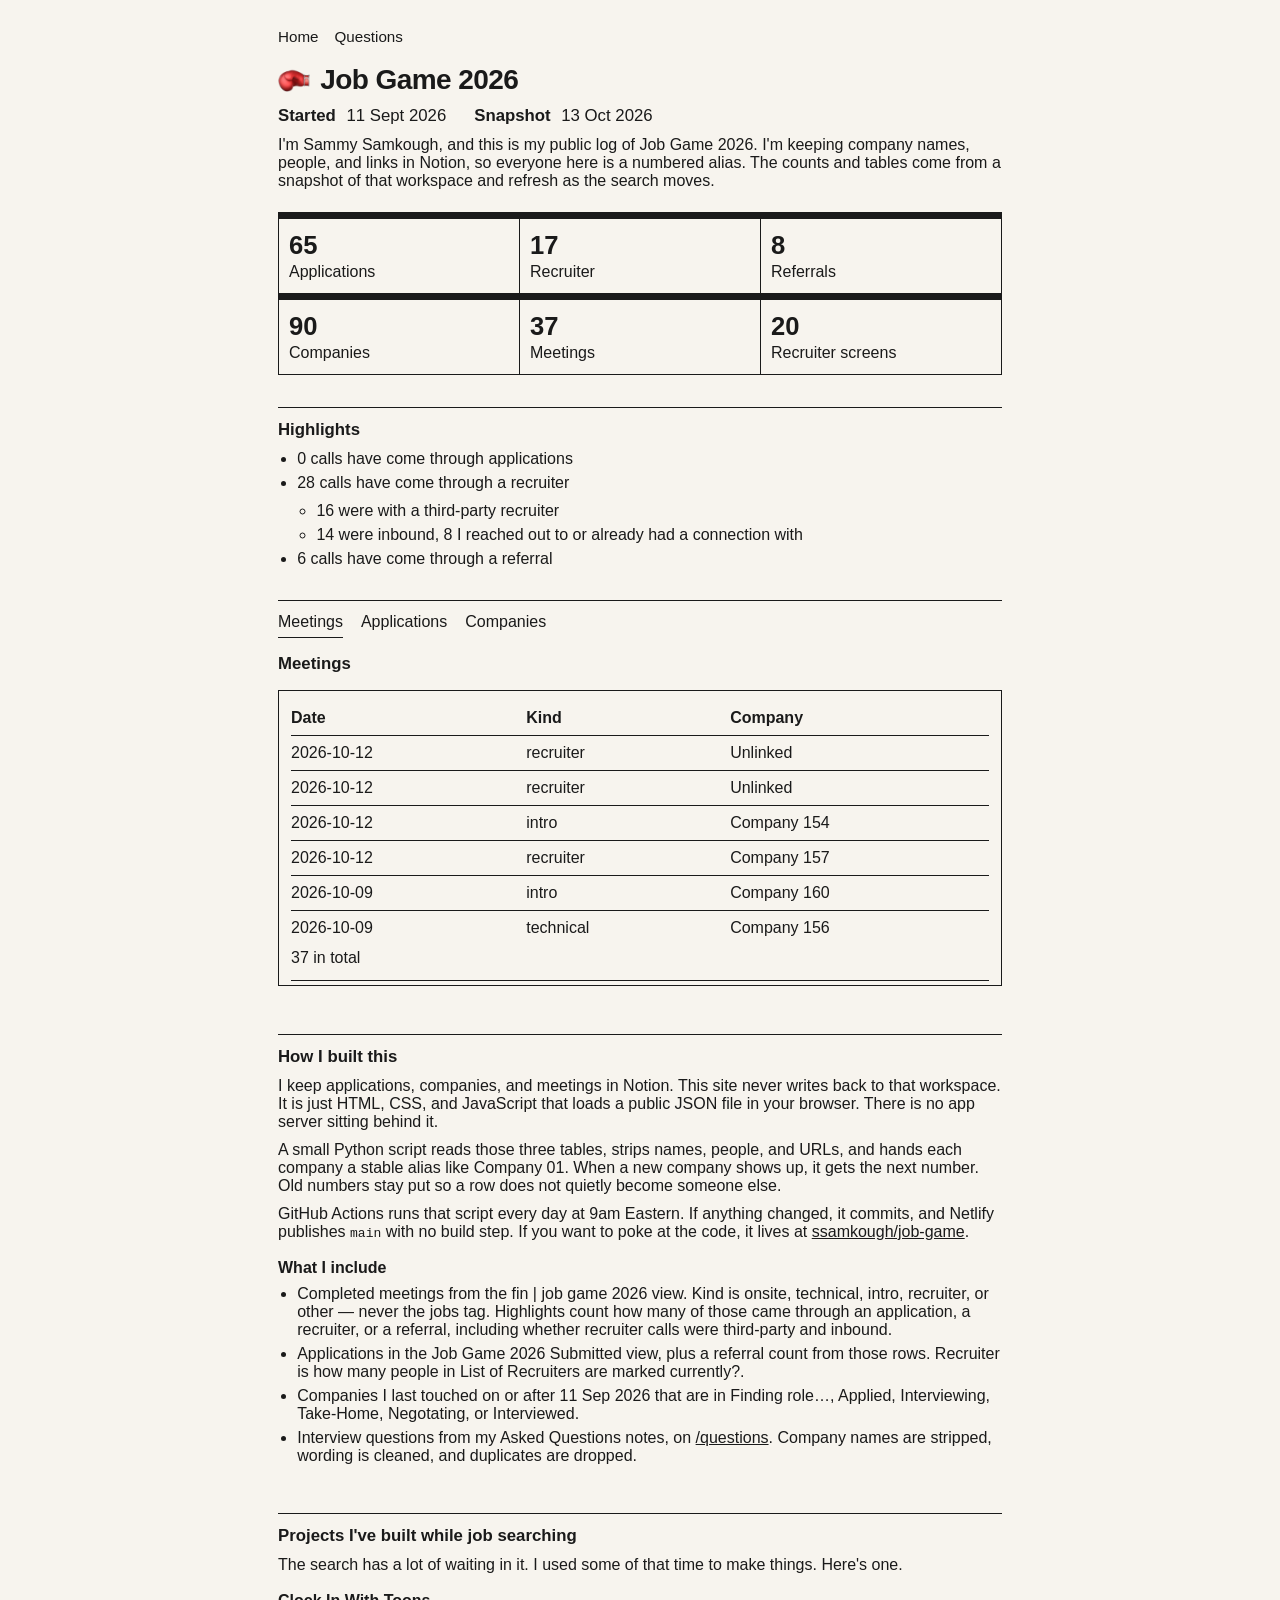
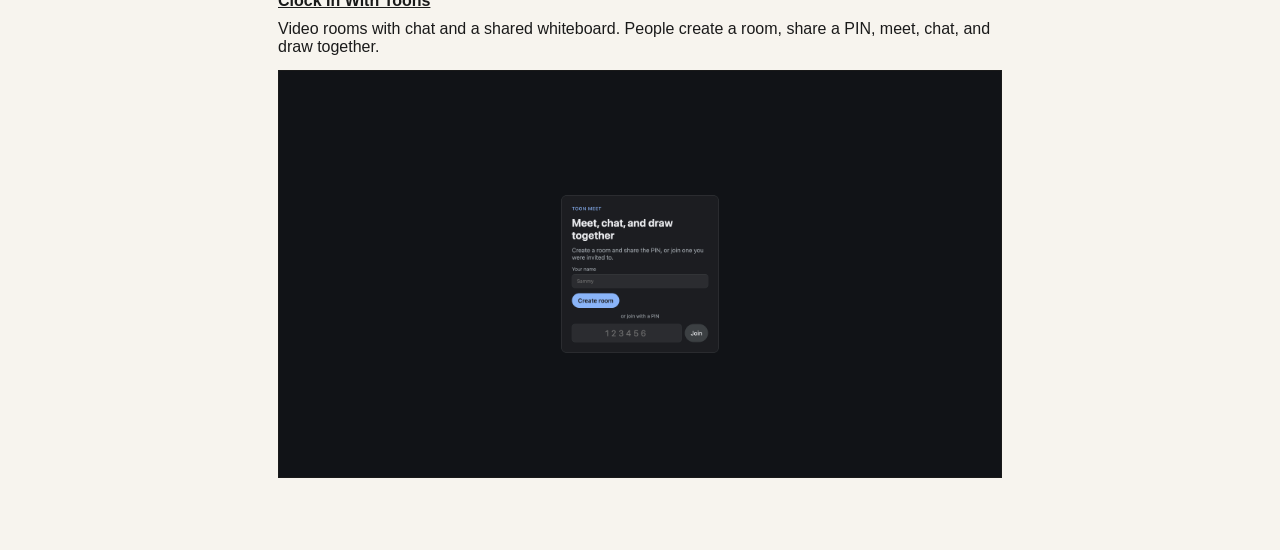
==== index.html @ 5e693cf8 "Count recruiters from the currently? checkbox instead of application relations. Co-authored-by: Curs" ====
<!DOCTYPE html>
<html lang="en">
  <head>
    <meta charset="UTF-8" />
    <meta name="viewport" content="width=device-width, initial-scale=1" />
    <meta name="description" content="Sammy Samkough's public, anonymized log of Job Game 2026." />
    <title>Job Game 2026</title>
    <link rel="icon" href="./favicon.ico" />
    <link rel="stylesheet" href="./styles.css" />
  </head>
  <body>
    <a class="skip" href="#records">Skip to records</a>
    <main>
      <p class="site-nav">
        <a href="/">Home</a>
        <a href="/questions/">Questions</a>
      </p>
      <h1>
        <img src="./glove.png" alt="" width="40" height="40" />
        Job Game 2026
      </h1>
      <p class="dates">
        <span><b>Started</b> <time id="started"></time></span>
        <span><b>Snapshot</b> <time id="snapshot"></time></span>
      </p>
      <p>
        I'm Sammy Samkough, and this is my public log of Job Game 2026. I'm
        keeping company names, people, and links in Notion, so everyone here is
        a numbered alias. The counts and tables come from a snapshot of that
        workspace and refresh as the search moves.
      </p>

      <ul class="counts" id="stats"></ul>

      <section class="highlights" aria-labelledby="highlights-heading">
        <h2 id="highlights-heading">Highlights</h2>
        <ul id="highlights"></ul>
      </section>

      <div class="tabs" id="records" role="tablist" aria-label="Records" aria-orientation="horizontal">
        <button type="button" role="tab" id="tab-meetings" aria-controls="panel-meetings" data-tab="meetings" aria-selected="true">
          Meetings
        </button>
        <button type="button" role="tab" id="tab-applications" aria-controls="panel-applications" data-tab="applications" aria-selected="false">
          Applications
        </button>
        <button type="button" role="tab" id="tab-companies" aria-controls="panel-companies" data-tab="companies" aria-selected="false">
          Companies
        </button>
      </div>

      <section class="panel" id="panel-meetings" role="tabpanel" aria-labelledby="tab-meetings">
        <div class="panel-head">
          <h2>Meetings</h2>
        </div>
        <div class="table-wrap" tabindex="0" role="region" aria-labelledby="tab-meetings">
          <table>
            <caption class="vh">Meetings</caption>
            <thead>
              <tr>
                <th scope="col">Date</th>
                <th scope="col">Kind</th>
                <th scope="col">Company</th>
              </tr>
            </thead>
            <tbody id="timeline"></tbody>
            <tfoot>
              <tr>
                <td colspan="3" id="meeting-count" aria-live="polite"></td>
              </tr>
            </tfoot>
          </table>
          <p class="sentinel" data-for="timeline"></p>
        </div>
      </section>

      <section class="panel" id="panel-applications" role="tabpanel" aria-labelledby="tab-applications" hidden>
        <div class="panel-head">
          <h2>Applications</h2>
          <div class="filter">
            <label for="app-filter">Status</label>
            <select id="app-filter">
              <option value="all">All</option>
            </select>
          </div>
        </div>
        <div class="table-wrap" tabindex="0" role="region" aria-labelledby="tab-applications">
          <table>
            <caption class="vh">Applications</caption>
            <thead>
              <tr>
                <th scope="col">Submitted</th>
                <th scope="col">Company</th>
                <th scope="col">Status</th>
                <th scope="col">Board</th>
                <th scope="col">Recruiter</th>
                <th scope="col">Referral</th>
              </tr>
            </thead>
            <tbody id="app-rows"></tbody>
            <tfoot>
              <tr>
                <td colspan="6" id="app-count" aria-live="polite"></td>
              </tr>
            </tfoot>
          </table>
          <p class="sentinel" data-for="app-rows"></p>
        </div>
      </section>

      <section class="panel" id="panel-companies" role="tabpanel" aria-labelledby="tab-companies" hidden>
        <div class="panel-head">
          <h2>Companies</h2>
          <div class="filter">
            <label for="company-filter">Status</label>
            <select id="company-filter">
              <option value="all">All</option>
            </select>
          </div>
        </div>
        <div class="table-wrap" tabindex="0" role="region" aria-labelledby="tab-companies">
          <table>
            <caption class="vh">Companies</caption>
            <thead>
              <tr>
                <th scope="col">Company</th>
                <th scope="col">Status</th>
                <th scope="col">Role</th>
                <th scope="col">Meetings</th>
                <th scope="col">First interview</th>
              </tr>
            </thead>
            <tbody id="company-rows"></tbody>
            <tfoot>
              <tr>
                <td colspan="5" id="company-count" aria-live="polite"></td>
              </tr>
            </tfoot>
          </table>
          <p class="sentinel" data-for="company-rows"></p>
        </div>
      </section>

      <section class="more">
        <h2>How I built this</h2>
        <p>
          I keep applications, companies, and meetings in Notion. This site
          never writes back to that workspace. It is just HTML, CSS, and
          JavaScript that loads a public JSON file in your browser. There is no
          app server sitting behind it.
        </p>
        <p>
          A small Python script reads those three tables, strips names, people,
          and URLs, and hands each company a stable alias like Company 01. When
          a new company shows up, it gets the next number. Old numbers stay put
          so a row does not quietly become someone else.
        </p>
        <p>
          GitHub Actions runs that script every day at 9am Eastern. If anything
          changed, it commits, and Netlify publishes <code>main</code> with no
          build step. If you want to poke at the code, it lives at
          <a href="https://github.com/ssamkough/job-game">ssamkough/job-game</a>.
        </p>
        <h3>What I include</h3>
        <ul>
          <li>
            Completed meetings from the fin | job game 2026 view. Kind is
            onsite, technical, intro, recruiter, or other — never the jobs
            tag. Highlights count how many of those came through an
            application, a recruiter, or a referral, including whether
            recruiter calls were third-party and inbound.
          </li>
          <li>
            Applications in the Job Game 2026 Submitted view, plus a referral
            count from those rows. Recruiter is how many people in List of
            Recruiters are marked currently?.
          </li>
          <li>
            Companies I last touched on or after 11 Sep 2026 that are in Finding
            role…, Applied, Interviewing, Take-Home, Negotating, or Interviewed.
          </li>
          <li>
            Interview questions from my Asked Questions notes, on
            <a href="/questions/">/questions</a>. Company names are stripped,
            wording is cleaned, and duplicates are dropped.
          </li>
        </ul>
      </section>

      <section class="more">
        <h2>Projects I've built while job searching</h2>
        <p>
          The search has a lot of waiting in it. I used some of that time to
          make things. Here's one.
        </p>
        <h3>
          <a href="https://clockin.sammy.pizza/">Clock In With Toons</a>
        </h3>
        <p>
          Video rooms with chat and a shared whiteboard. People create a room,
          share a PIN, meet, chat, and draw together.
        </p>
        <a class="shot" href="https://clockin.sammy.pizza/" tabindex="-1" aria-hidden="true">
          <img
            src="./clockin.png"
            alt=""
            width="760"
            height="428"
          />
        </a>
      </section>
    </main>
    <script src="./app.js"></script>
  </body>
</html>
---- styles.css ----
*,
*::before,
*::after {
  box-sizing: border-box;
}

* {
  padding: 0;
  margin: 0;
}

html,
body {
  height: 100%;
}

body {
  font-family: "Iowan Old Style", Palatino, Charter, Helvetica, Seravek,
    "Helvetica Neue", sans-serif;
  -webkit-font-smoothing: antialiased;
  background: #f7f4ee;
  color: #1a1a1a;
}

p,
h1,
h2,
h3,
h4,
h5,
h6 {
  overflow-wrap: break-word;
}

input,
button,
textarea,
select {
  font: inherit;
}

:focus-visible {
  outline: 2px solid #1a1a1a;
  outline-offset: 2px;
}

.skip {
  position: absolute;
  left: 12px;
  top: 8px;
  z-index: 2;
  padding: 6px 10px;
  background: #f7f4ee;
  border: 1px solid #1a1a1a;
  color: #1a1a1a;
  text-decoration: none;
  transform: translateY(-150%);
}

.skip:focus {
  transform: none;
}

.vh {
  position: absolute;
  width: 1px;
  height: 1px;
  padding: 0;
  margin: -1px;
  overflow: hidden;
  clip: rect(0, 0, 0, 0);
  white-space: nowrap;
  border: 0;
}

a {
  color: #1a1a1a;
}

p {
  margin-block: 10px;
}

ul {
  padding-left: 1.2em;
}

li {
  margin-top: 6px;
}

main {
  max-width: 760px;
  margin: 0 auto;
  padding: 28px 18px 64px;
}

.site-nav {
  display: flex;
  gap: 16px;
  margin: 0 0 18px;
  font-size: 0.95rem;
}

.site-nav a {
  text-decoration: none;
  border-bottom: 1px solid transparent;
}

.site-nav a[aria-current="page"] {
  border-bottom-color: #1a1a1a;
}

h1 {
  display: flex;
  align-items: center;
  gap: 10px;
  font-size: 1.75rem;
  font-weight: 600;
  letter-spacing: -0.02em;
}

h1 img {
  width: 1.15em;
  height: 1.15em;
}

.dates {
  display: flex;
  flex-wrap: wrap;
  gap: 8px 28px;
  margin: 10px 0 0;
  font-size: 1.05rem;
}

.dates b {
  font-weight: 600;
  margin-right: 0.35em;
}

.dates time {
  font-variant-numeric: tabular-nums;
}

h2 {
  font-size: 1.05rem;
  font-weight: 600;
  margin: 32px 0 0;
  padding-top: 12px;
  border-top: 1px solid #1a1a1a;
}

h3 {
  font-size: 1rem;
  font-weight: 600;
  margin-top: 8px;
}

.counts {
  display: grid;
  grid-template-columns: repeat(3, 1fr);
  gap: 1px;
  padding: 0;
  background: #1a1a1a;
  border: 1px solid #1a1a1a;
  margin: 22px 0;
}

.counts > li {
  list-style: none;
  background: #f7f4ee;
  padding: 12px 10px;
}

.counts b {
  display: block;
  font-size: 1.6rem;
  font-weight: 600;
  line-height: 1.1;
}

.counts span {
  display: block;
  margin-top: 4px;
}

.highlights ul {
  margin: 10px 0 0;
}

label {
  display: inline-block;
}

select {
  border: 1px solid #1a1a1a;
  background: #f7f4ee;
  padding: 2px 4px;
}

.table-wrap {
  overflow: auto;
  max-height: 18.5rem;
  margin: 10px 0 0;
  border: 1px solid #1a1a1a;
  padding: 10px 12px;
}

table {
  width: 100%;
  border-collapse: collapse;
}

th,
td {
  text-align: left;
  padding: 8px 10px;
  border-bottom: 1px solid #1a1a1a;
  vertical-align: top;
}

th:first-child,
td:first-child {
  padding-left: 0;
}

th:last-child,
td:last-child {
  padding-right: 0;
}

th {
  font-weight: 600;
  position: sticky;
  top: 0;
  background: #f7f4ee;
}

tfoot td {
  position: sticky;
  bottom: 0;
  border-bottom: 0;
  padding-top: 10px;
  background: #f7f4ee;
}

section {
  margin-bottom: 8px;
}

.tabs {
  display: flex;
  gap: 18px;
  margin: 32px 0 0;
  padding-top: 12px;
  border-top: 1px solid #1a1a1a;
}

.tabs button {
  appearance: none;
  background: none;
  border: 0;
  padding: 0 0 6px;
  cursor: pointer;
  color: inherit;
  border-bottom: 1px solid transparent;
}

.tabs button[aria-selected="true"] {
  border-bottom-color: #1a1a1a;
}

.tabs button:focus-visible {
  outline-offset: 4px;
}

.panel-head {
  display: flex;
  align-items: baseline;
  justify-content: space-between;
  gap: 12px;
  margin-top: 16px;
  min-height: 1.6em;
}

.panel-head h2 {
  border-top: 0;
  margin-top: 0;
  padding-top: 0;
}

.filter {
  display: flex;
  align-items: baseline;
  gap: 8px;
  white-space: nowrap;
}

.more {
  margin-top: 48px;
}

.more h2 {
  margin-top: 0;
}

.more h3 {
  margin-top: 18px;
}

.more ul {
  margin-top: 8px;
}

.search {
  display: flex;
  align-items: baseline;
  gap: 8px;
  margin: 18px 0 8px;
}

.search input {
  border: 1px solid #1a1a1a;
  background: #f7f4ee;
  padding: 2px 6px;
  min-width: 12rem;
}

#ledger-count {
  margin: 0 0 18px;
}

.company-card {
  margin: 0 0 28px;
  padding-top: 12px;
  border-top: 1px solid #1a1a1a;
}

.company-card h2 {
  margin: 0;
  padding: 0;
  border: 0;
  font-size: 1.05rem;
}

.alias {
  font-variant-numeric: tabular-nums;
  margin-right: 0.4em;
}

.company-card .meta {
  margin-top: 4px;
}

.related {
  margin-top: 12px;
}

.related h3 {
  margin: 0;
  font-size: 0.95rem;
}

.related ul {
  margin-top: 4px;
}

.related p {
  margin-top: 4px;
}

.shot {
  display: block;
  margin-top: 14px;
}

.shot img {
  display: block;
  width: 100%;
  height: auto;
  border: 1px solid #1a1a1a;
}

.question-block {
  margin-top: 8px;
}

.prompt {
  margin: 16px 0 0;
  padding: 12px;
  border: 1px solid #1a1a1a;
}

.prompt > summary {
  font-size: 1rem;
  font-weight: 600;
  cursor: pointer;
}

.prompt[open] > summary {
  margin-bottom: 10px;
}

.question-list {
  margin: 12px 0 0;
  padding-left: 1.2em;
}

.question-list li {
  margin-top: 10px;
}

.prompt pre {
  margin: 0;
  white-space: pre-wrap;
  font-family: ui-monospace, SFMono-Regular, Menlo, Consolas, monospace;
  font-size: 0.85rem;
  line-height: 1.45;
}

@media (max-width: 640px) {
  .counts {
    grid-template-columns: 1fr 1fr;
  }
}

@media (max-width: 420px) {
  .counts {
    grid-template-columns: 1fr;
  }
}
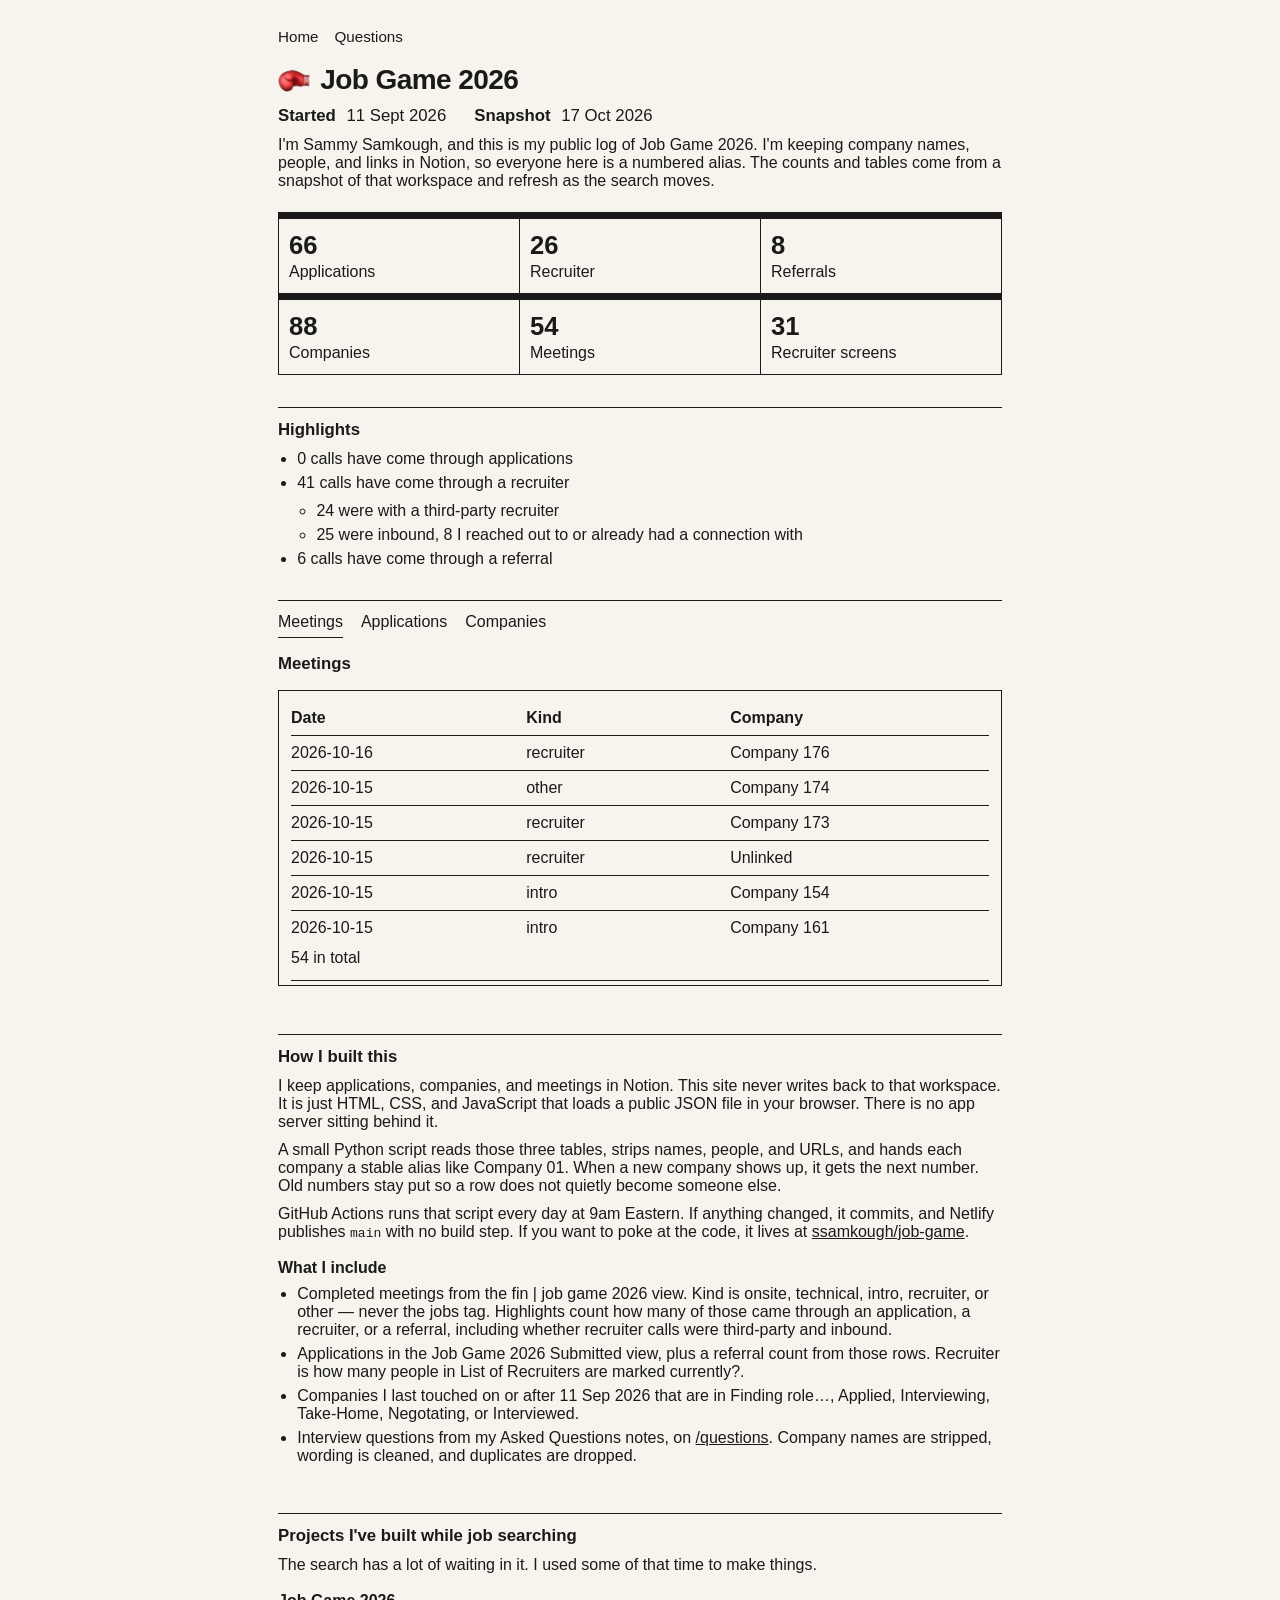
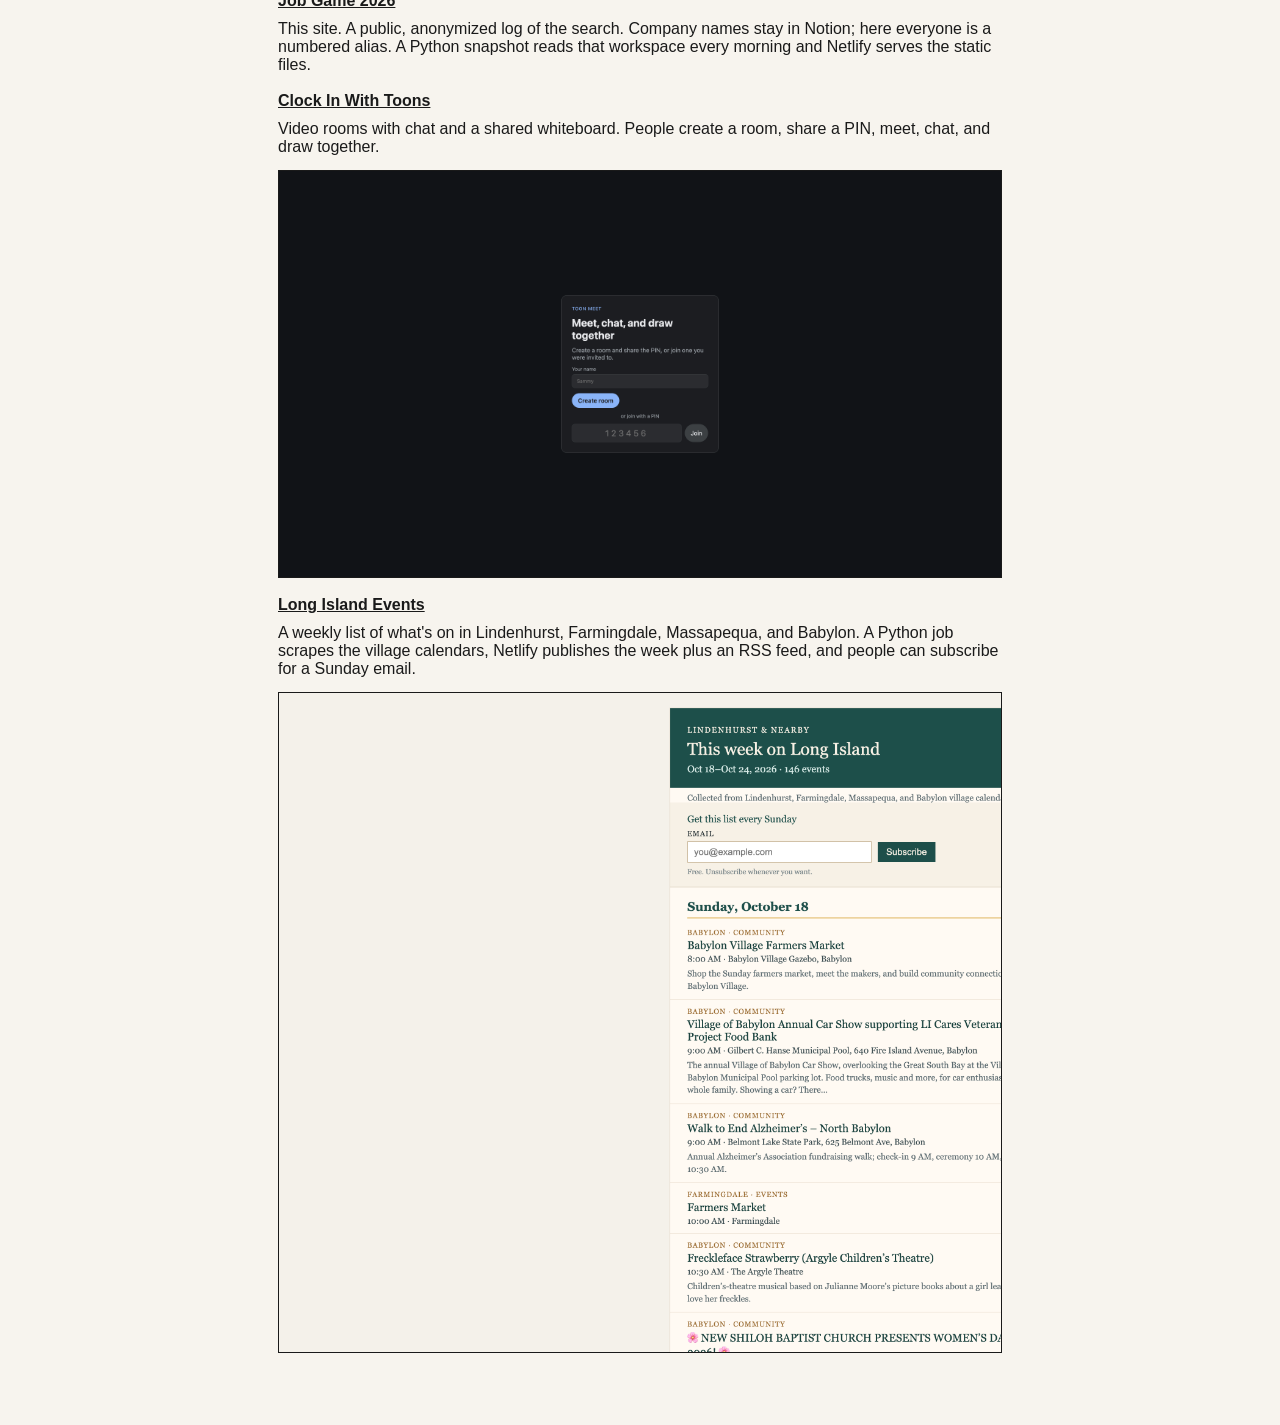
==== commit 9a152e86: "Show Job Game and Long Island Events on the projects list, and add a skill to land work on main. Co-" ====
--- a/index.html
+++ b/index.html
@@ -191,7 +191,15 @@
         <h2>Projects I've built while job searching</h2>
         <p>
           The search has a lot of waiting in it. I used some of that time to
-          make things. Here's one.
+          make things.
+        </p>
+        <h3>
+          <a href="https://jbg.sammy.pizza/">Job Game 2026</a>
+        </h3>
+        <p>
+          This site. A public, anonymized log of the search. Company names stay
+          in Notion; here everyone is a numbered alias. A Python snapshot reads
+          that workspace every morning and Netlify serves the static files.
         </p>
         <h3>
           <a href="https://clockin.sammy.pizza/">Clock In With Toons</a>
@@ -208,6 +216,23 @@
             height="428"
           />
         </a>
+        <h3>
+          <a href="https://lievents.sammy.pizza/">Long Island Events</a>
+        </h3>
+        <p>
+          A weekly list of what's on in Lindenhurst, Farmingdale, Massapequa,
+          and Babylon. A Python job scrapes the village calendars, Netlify
+          publishes the week plus an RSS feed, and people can subscribe for a
+          Sunday email.
+        </p>
+        <a class="shot" href="https://lievents.sammy.pizza/" tabindex="-1" aria-hidden="true">
+          <img
+            src="./lievents.png"
+            alt=""
+            width="760"
+            height="693"
+          />
+        </a>
       </section>
     </main>
     <script src="./app.js"></script>
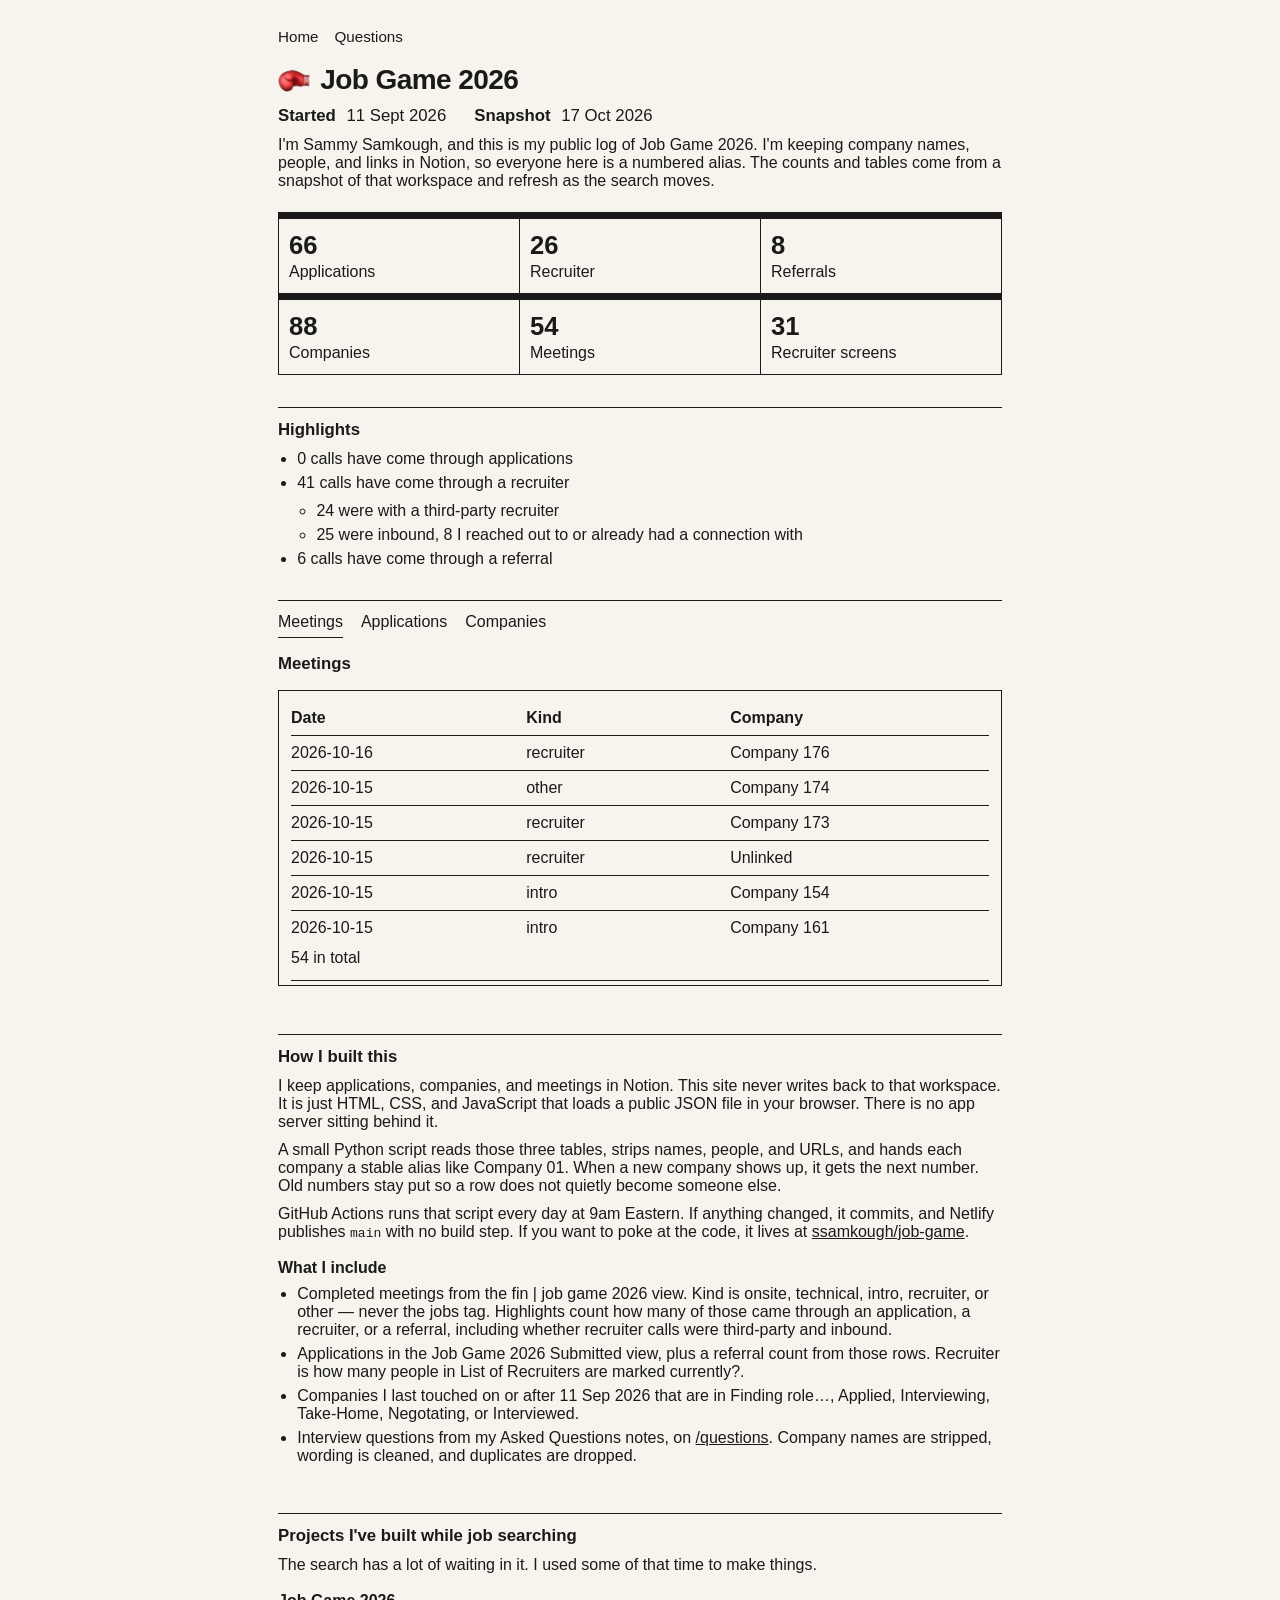
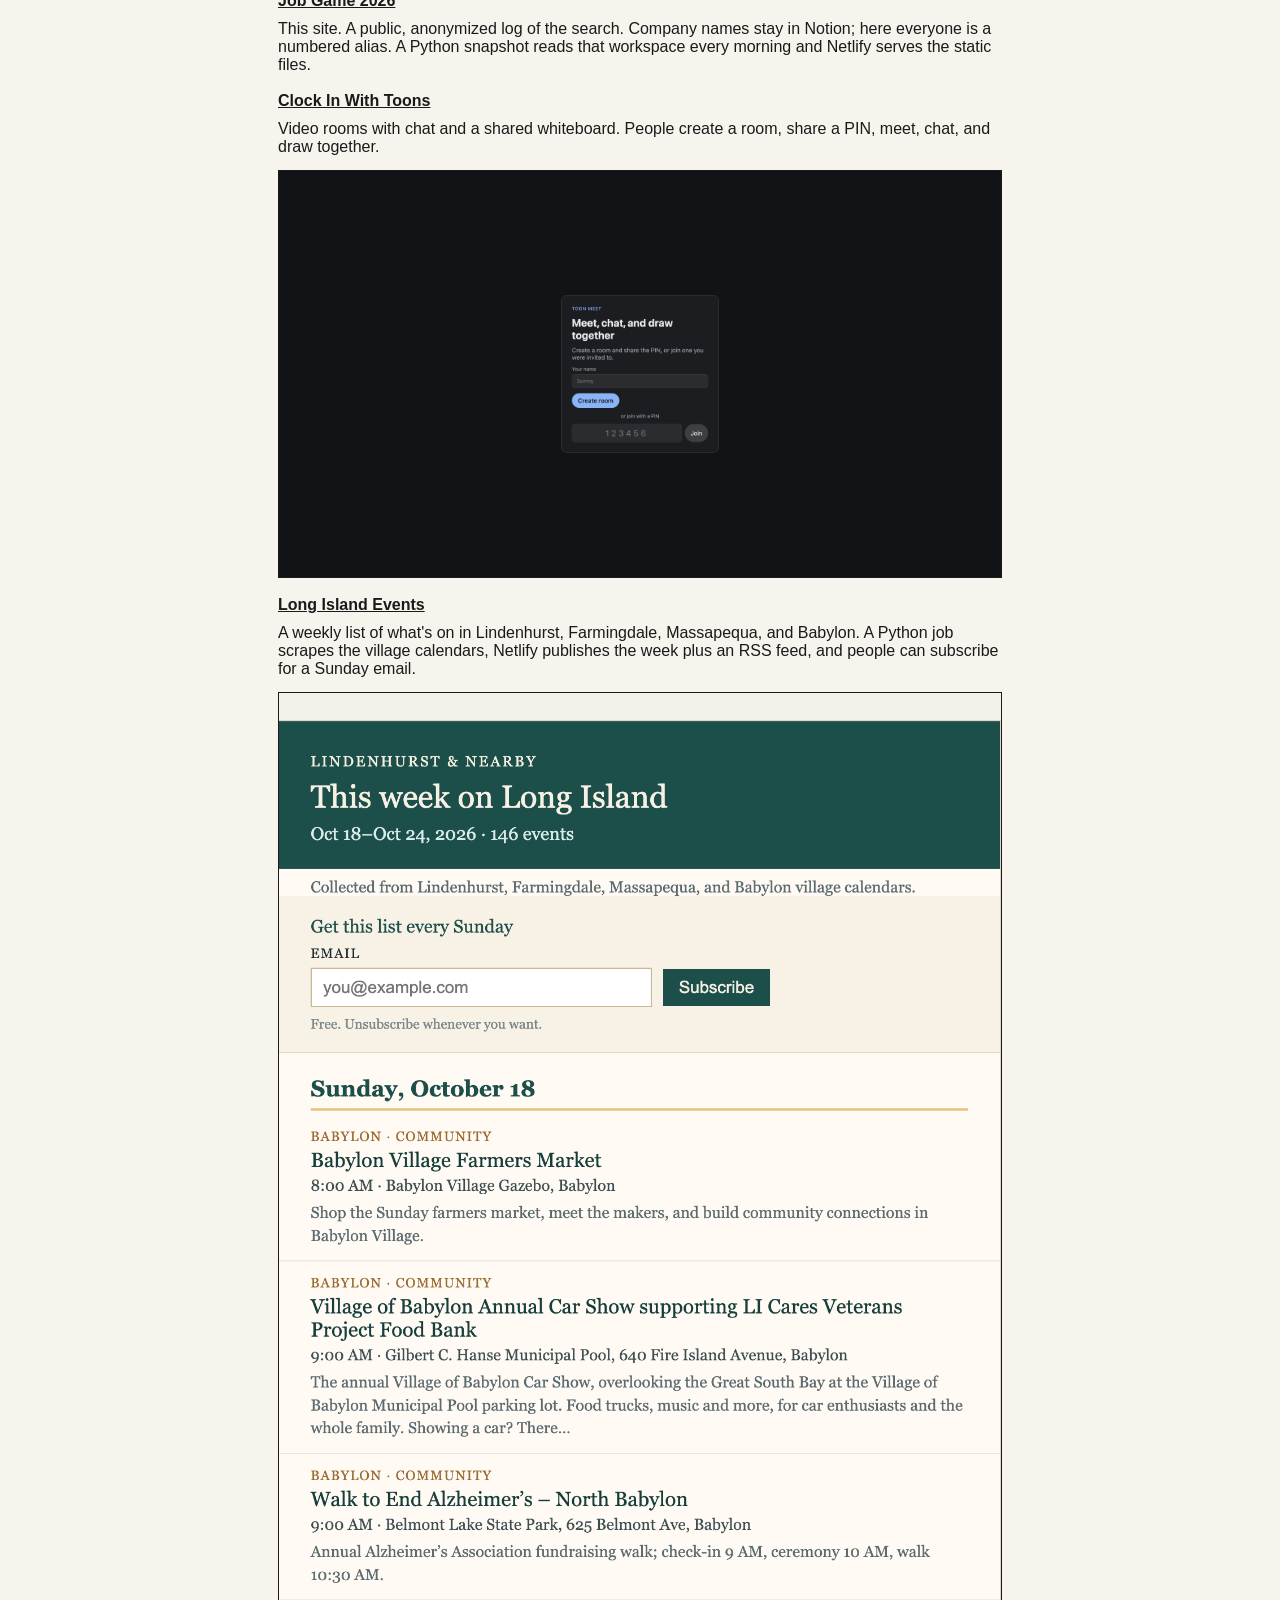
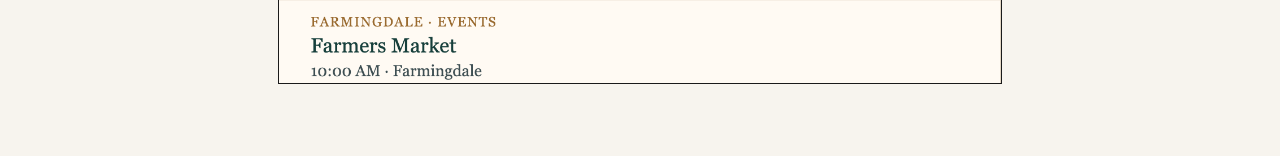
==== commit ac7f0d03: "Crop the Long Island Events screenshot to the newsletter column so it is not empty on the left or cl" ====
--- a/index.html
+++ b/index.html
@@ -230,7 +230,7 @@
             src="./lievents.png"
             alt=""
             width="760"
-            height="693"
+            height="1042"
           />
         </a>
       </section>
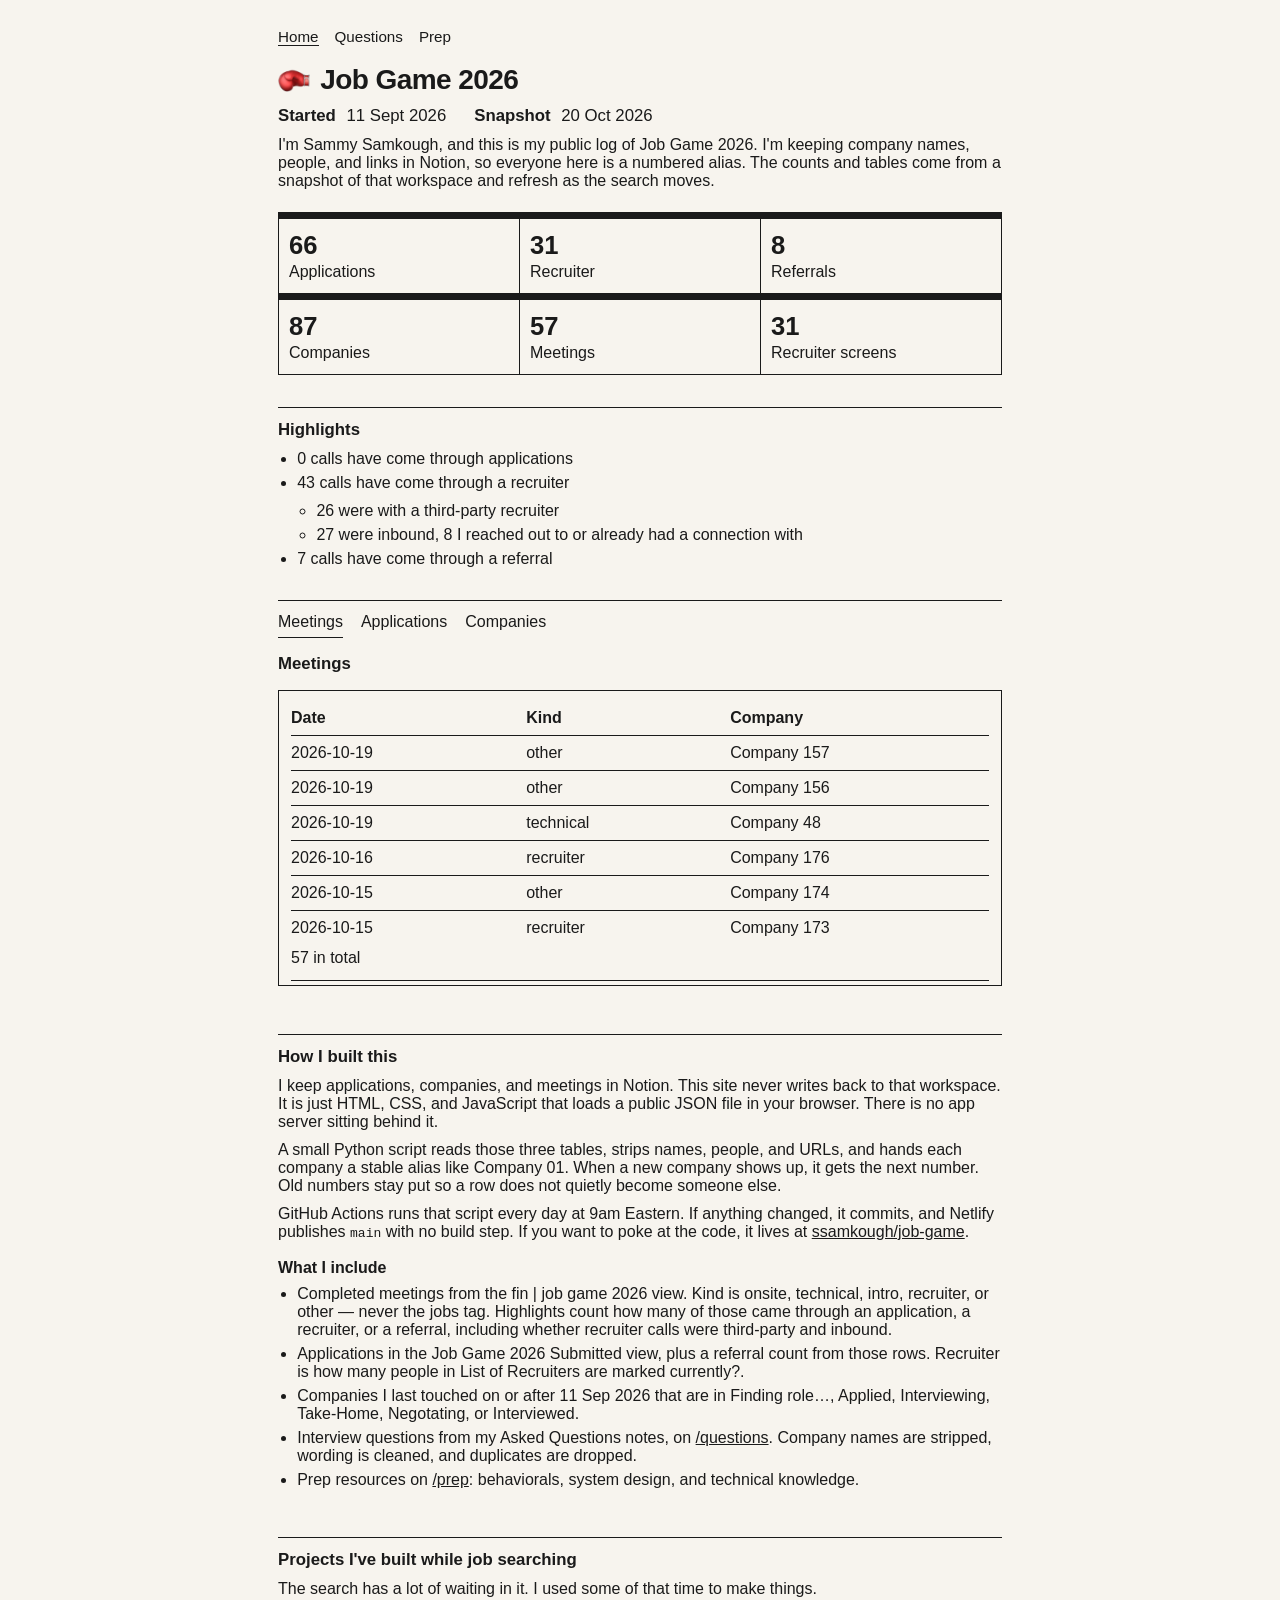
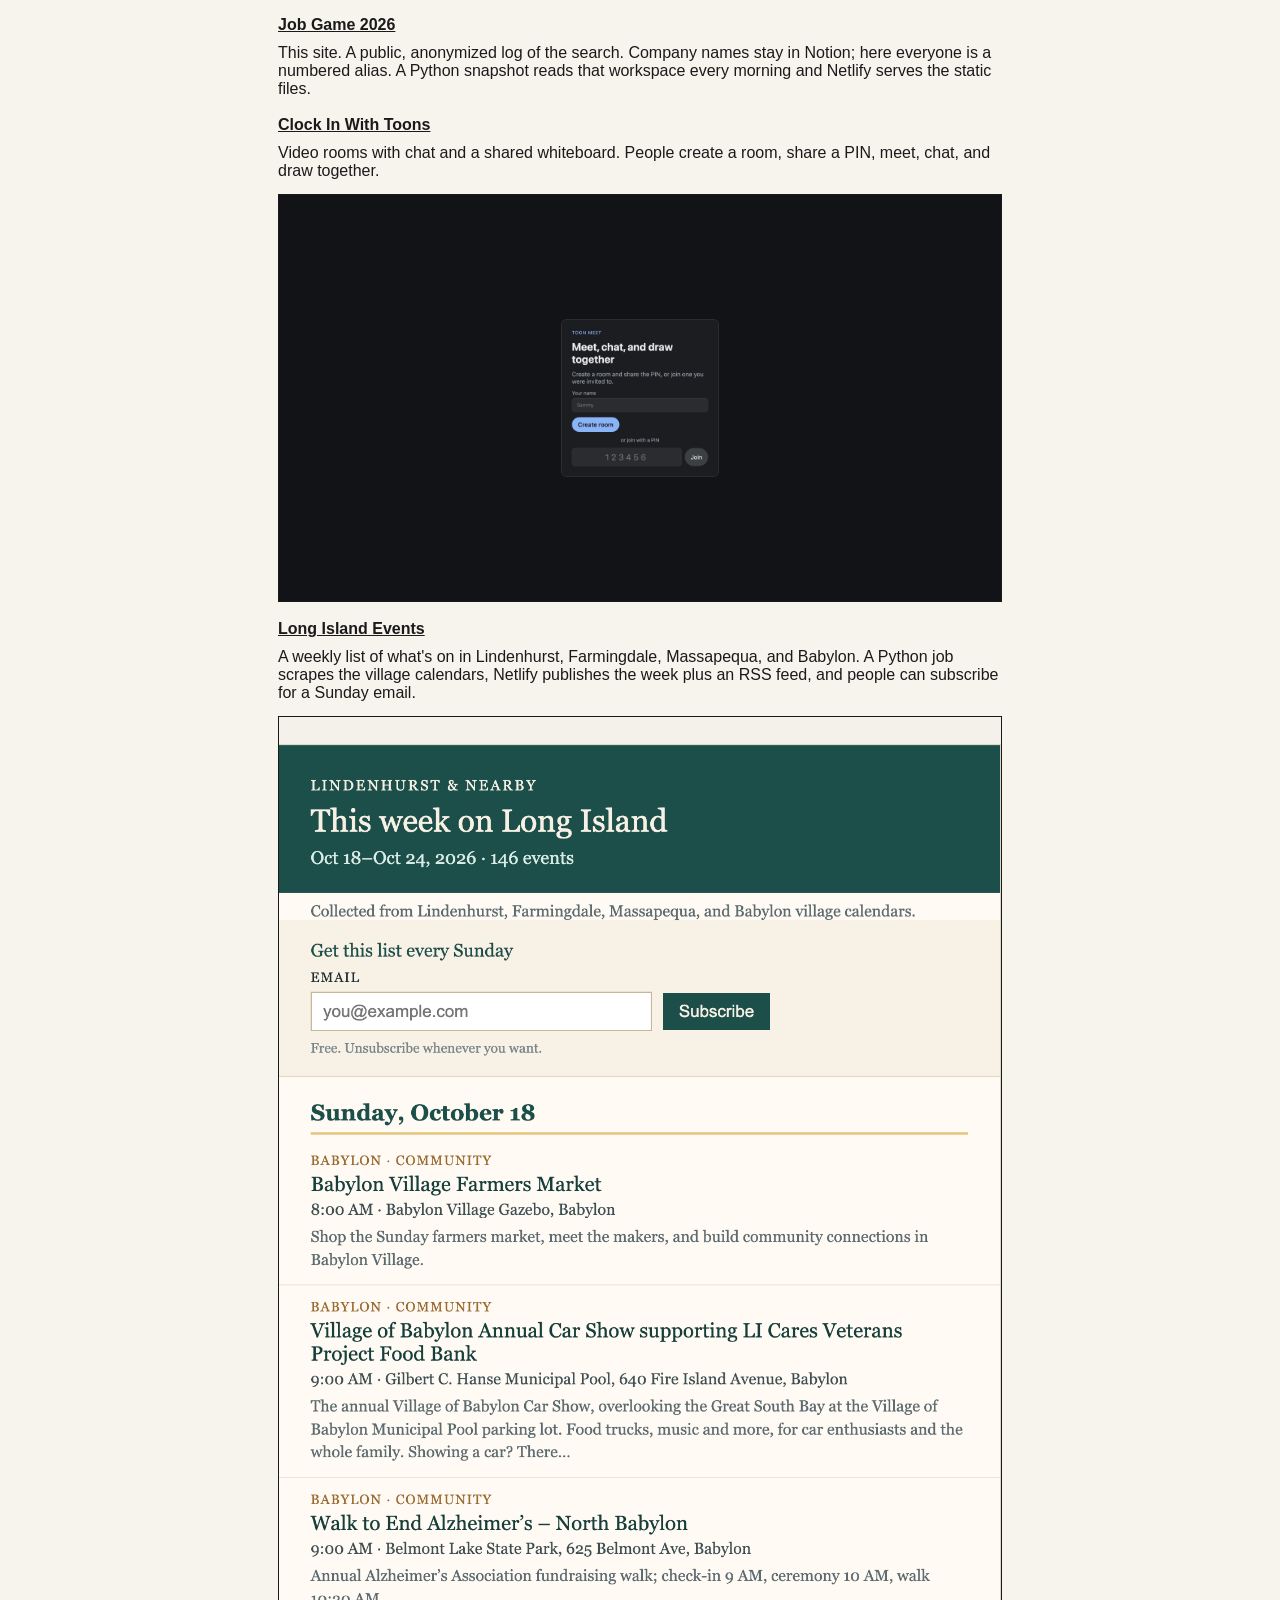
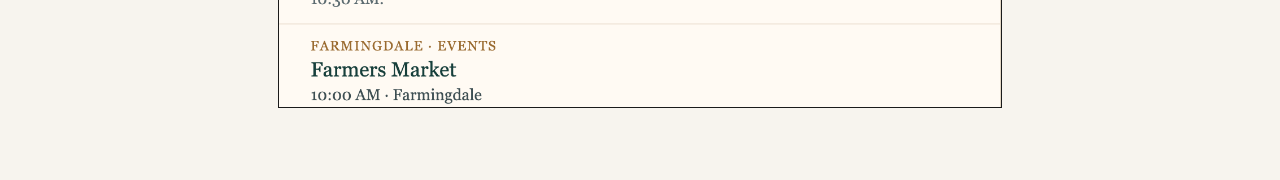
==== commit fa3576d8: "Add a Prep page with links for behaviorals, system design, and technical knowledge. Co-authored-by: " ====
--- a/index.html
+++ b/index.html
@@ -12,8 +12,9 @@
     <a class="skip" href="#records">Skip to records</a>
     <main>
       <p class="site-nav">
-        <a href="/">Home</a>
+        <a href="/" aria-current="page">Home</a>
         <a href="/questions/">Questions</a>
+        <a href="/prep/">Prep</a>
       </p>
       <h1>
         <img src="./glove.png" alt="" width="40" height="40" />
@@ -184,6 +185,10 @@
             <a href="/questions/">/questions</a>. Company names are stripped,
             wording is cleaned, and duplicates are dropped.
           </li>
+          <li>
+            Prep resources on <a href="/prep/">/prep</a>: behaviorals, system
+            design, and technical knowledge.
+          </li>
         </ul>
       </section>
 
--- a/styles.css
+++ b/styles.css
@@ -401,12 +401,14 @@
   margin-bottom: 10px;
 }
 
-.question-list {
+.question-list,
+.prep-list {
   margin: 12px 0 0;
   padding-left: 1.2em;
 }
 
-.question-list li {
+.question-list li,
+.prep-list li {
   margin-top: 10px;
 }
 
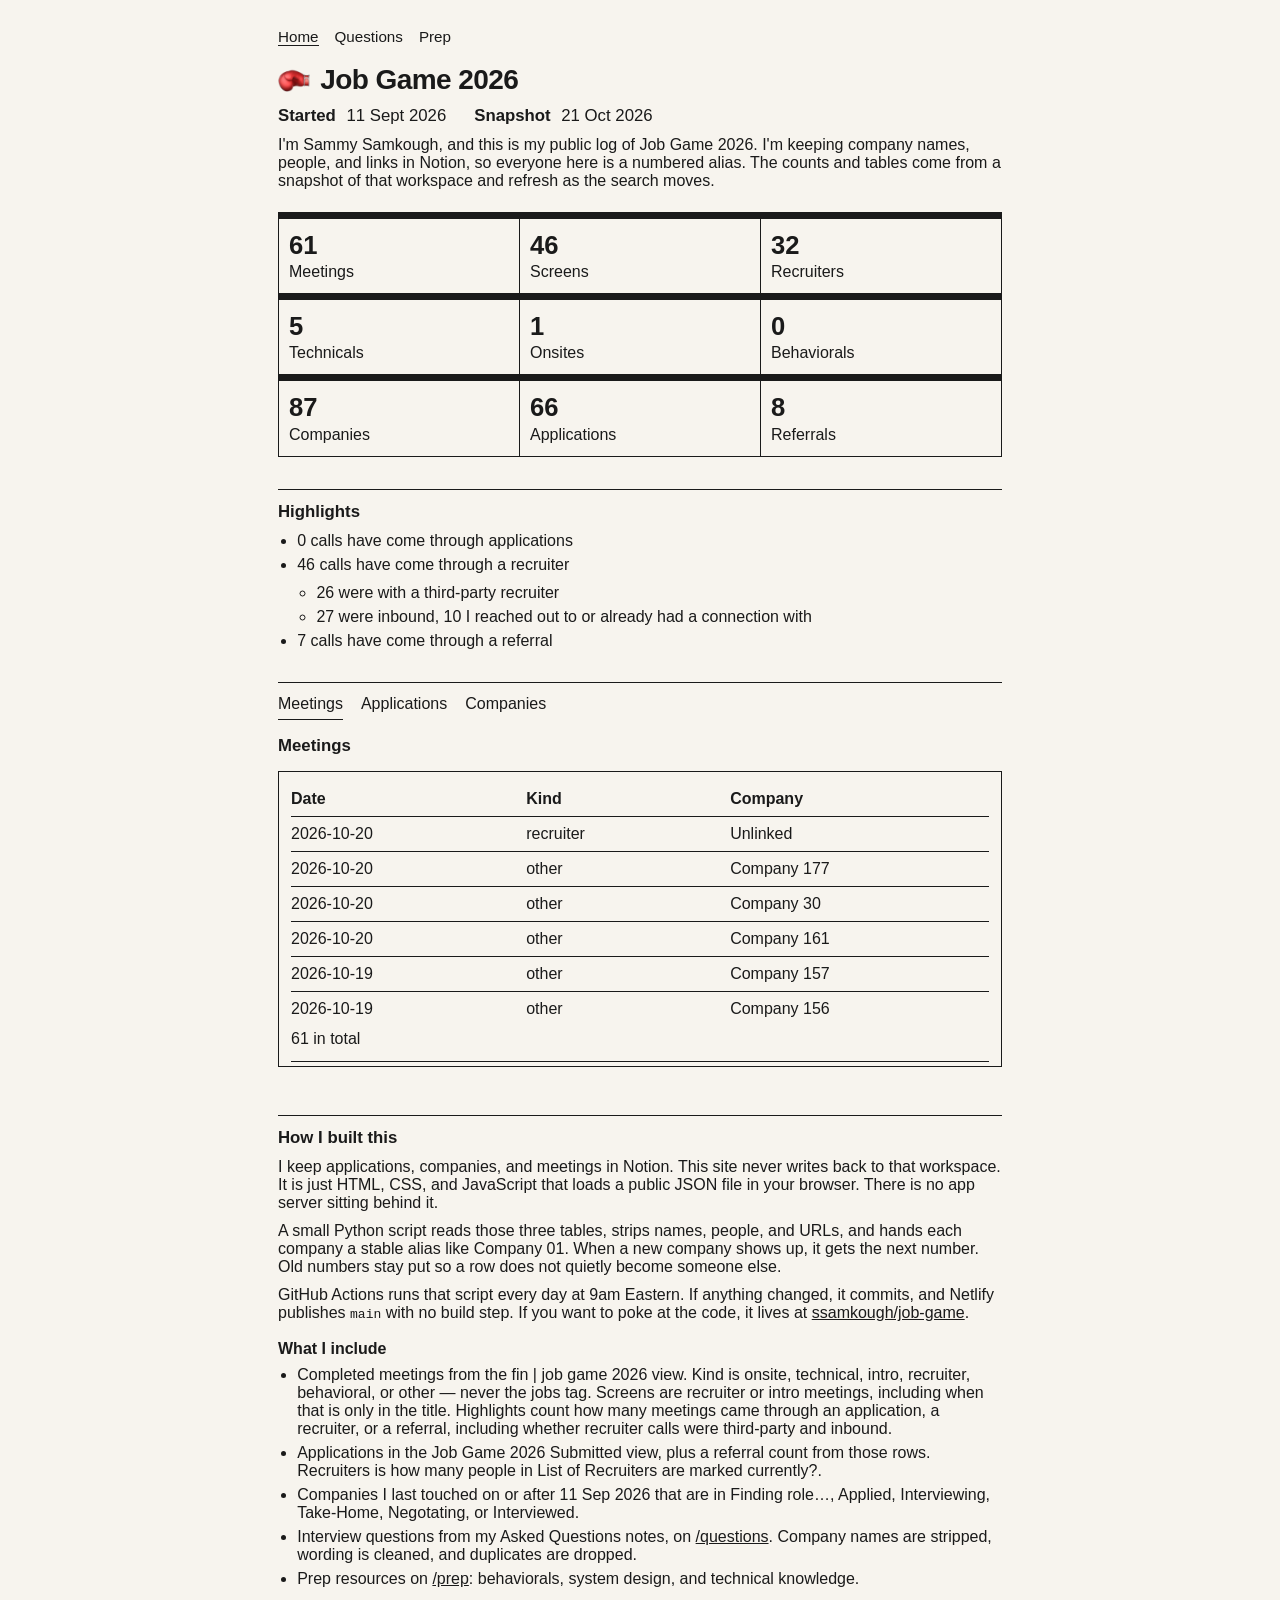
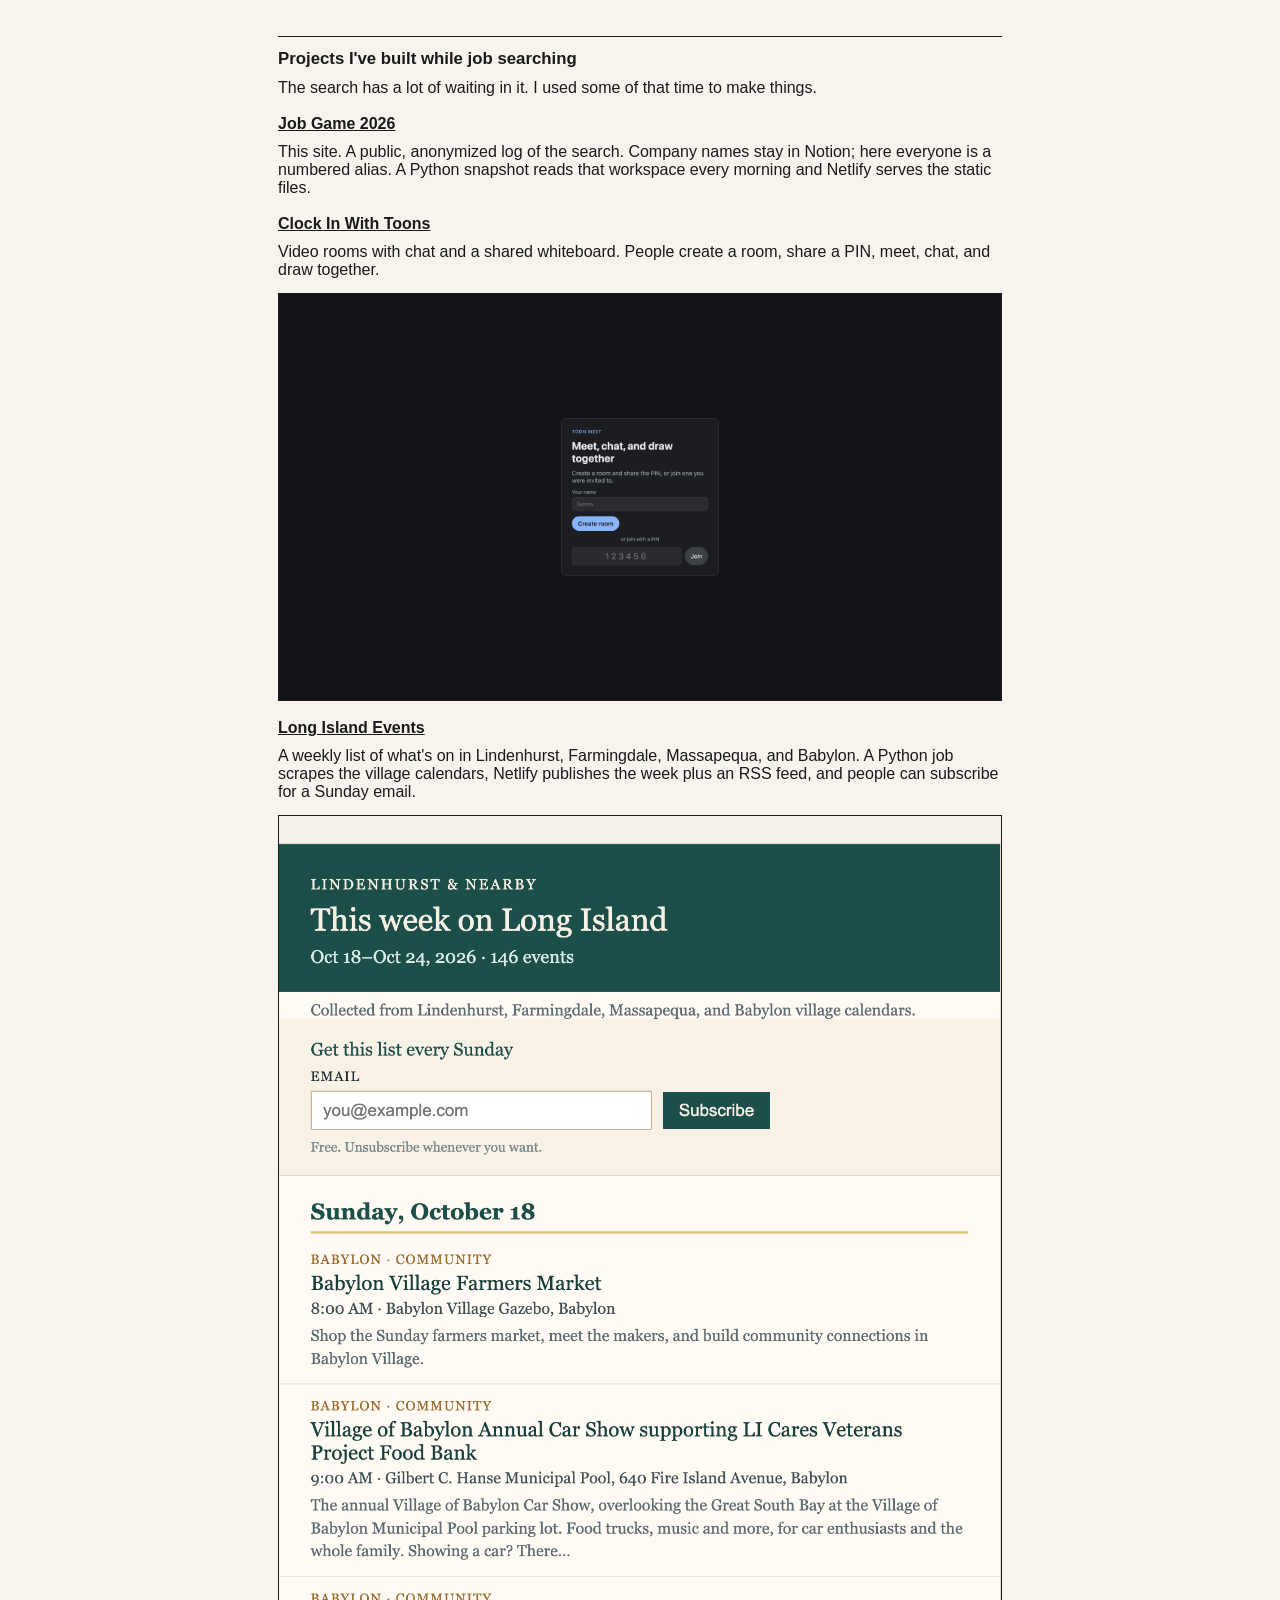
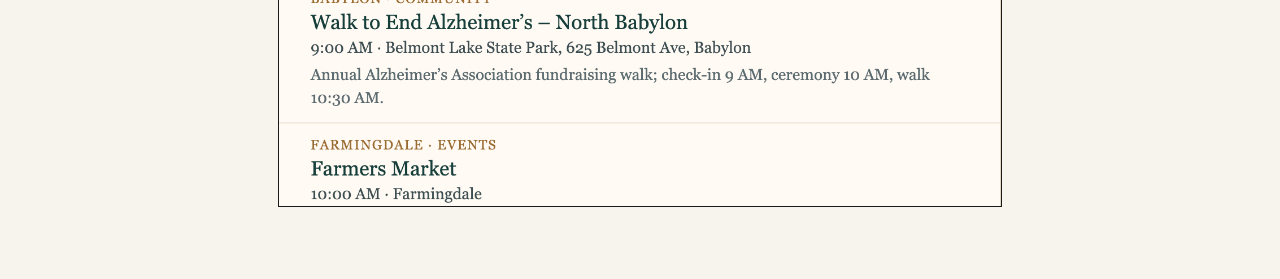
==== commit 85ec3fcc: "Show meeting screens, technicals, onsites, and behaviorals in the homepage count grid. Co-authored-b" ====
--- a/index.html
+++ b/index.html
@@ -166,14 +166,15 @@
         <ul>
           <li>
             Completed meetings from the fin | job game 2026 view. Kind is
-            onsite, technical, intro, recruiter, or other — never the jobs
-            tag. Highlights count how many of those came through an
-            application, a recruiter, or a referral, including whether
-            recruiter calls were third-party and inbound.
+            onsite, technical, intro, recruiter, behavioral, or other — never
+            the jobs tag. Screens are recruiter or intro meetings, including
+            when that is only in the title. Highlights count how many meetings
+            came through an application, a recruiter, or a referral, including
+            whether recruiter calls were third-party and inbound.
           </li>
           <li>
             Applications in the Job Game 2026 Submitted view, plus a referral
-            count from those rows. Recruiter is how many people in List of
+            count from those rows. Recruiters is how many people in List of
             Recruiters are marked currently?.
           </li>
           <li>
--- a/styles.css
+++ b/styles.css
@@ -422,12 +422,10 @@
 
 @media (max-width: 640px) {
   .counts {
-    grid-template-columns: 1fr 1fr;
+    grid-template-columns: repeat(3, 1fr);
   }
-}
-
-@media (max-width: 420px) {
-  .counts {
-    grid-template-columns: 1fr;
+
+  .counts b {
+    font-size: 1.25rem;
   }
 }
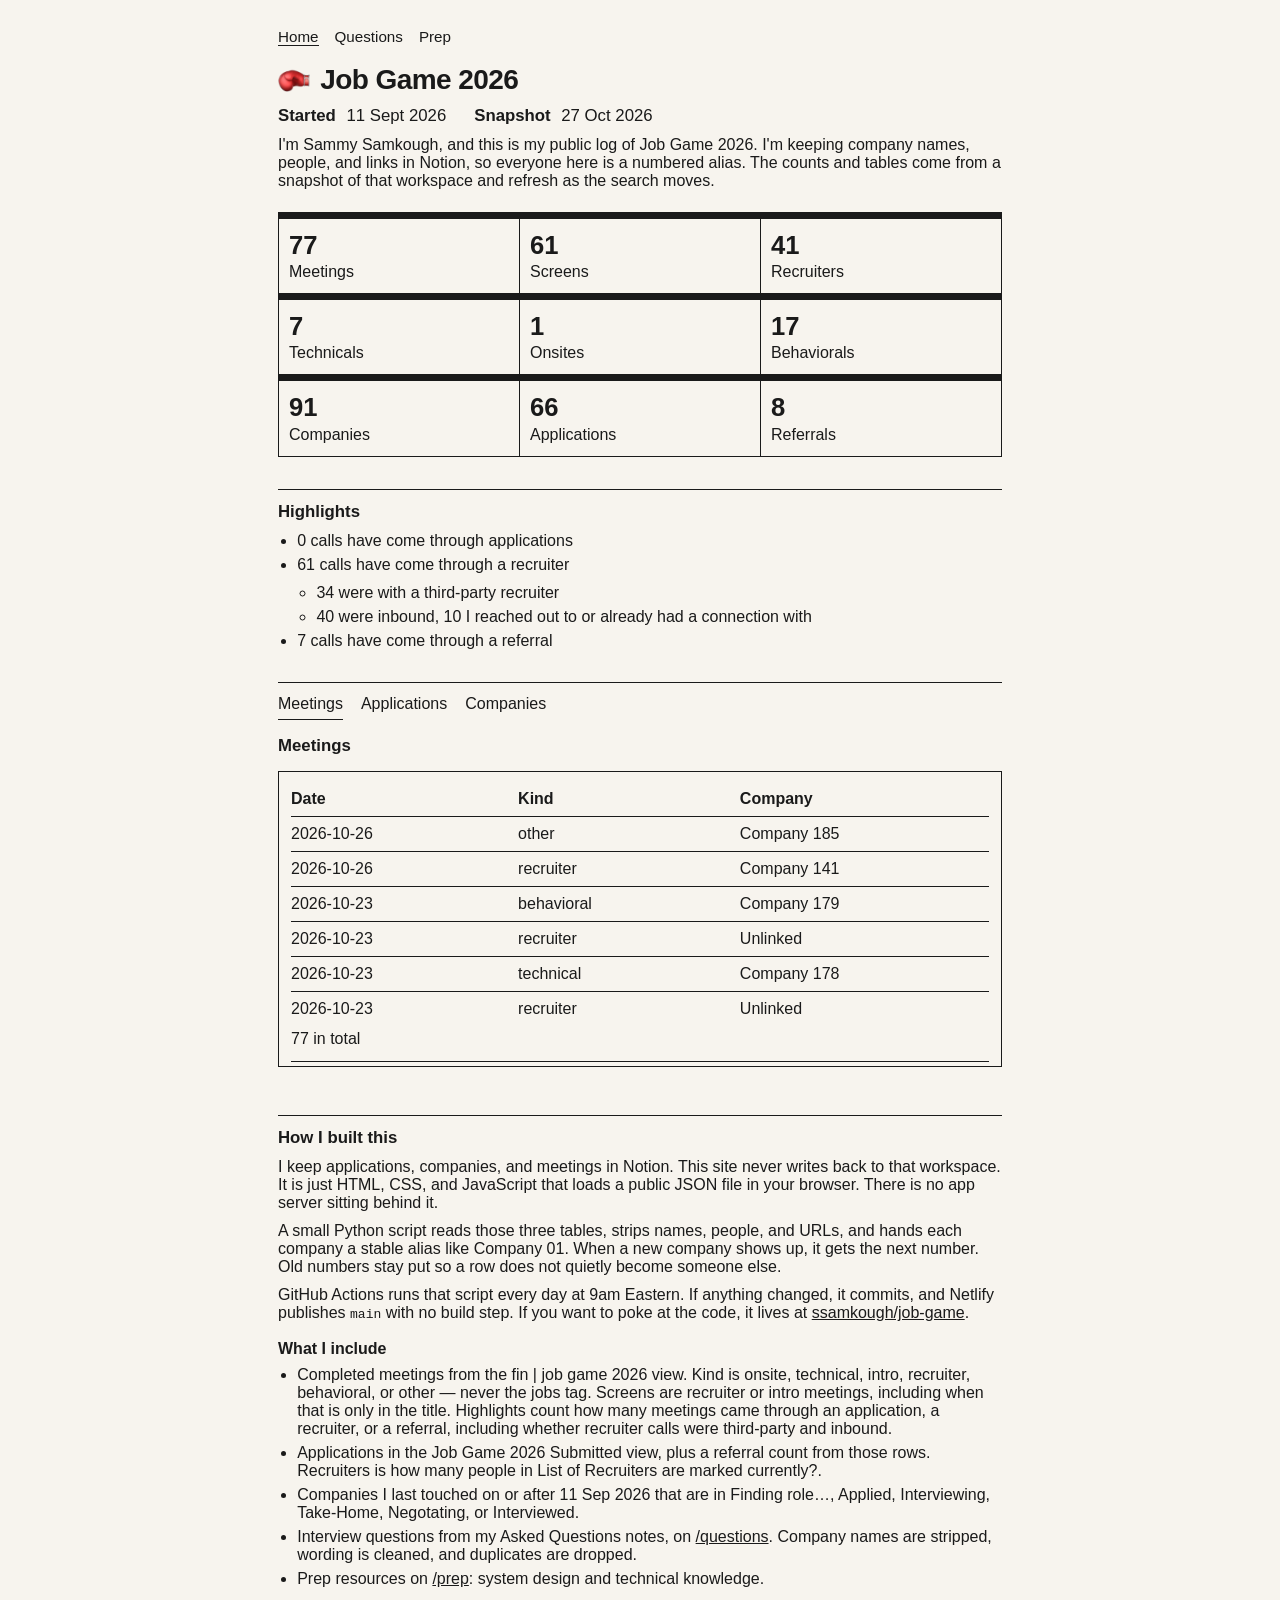
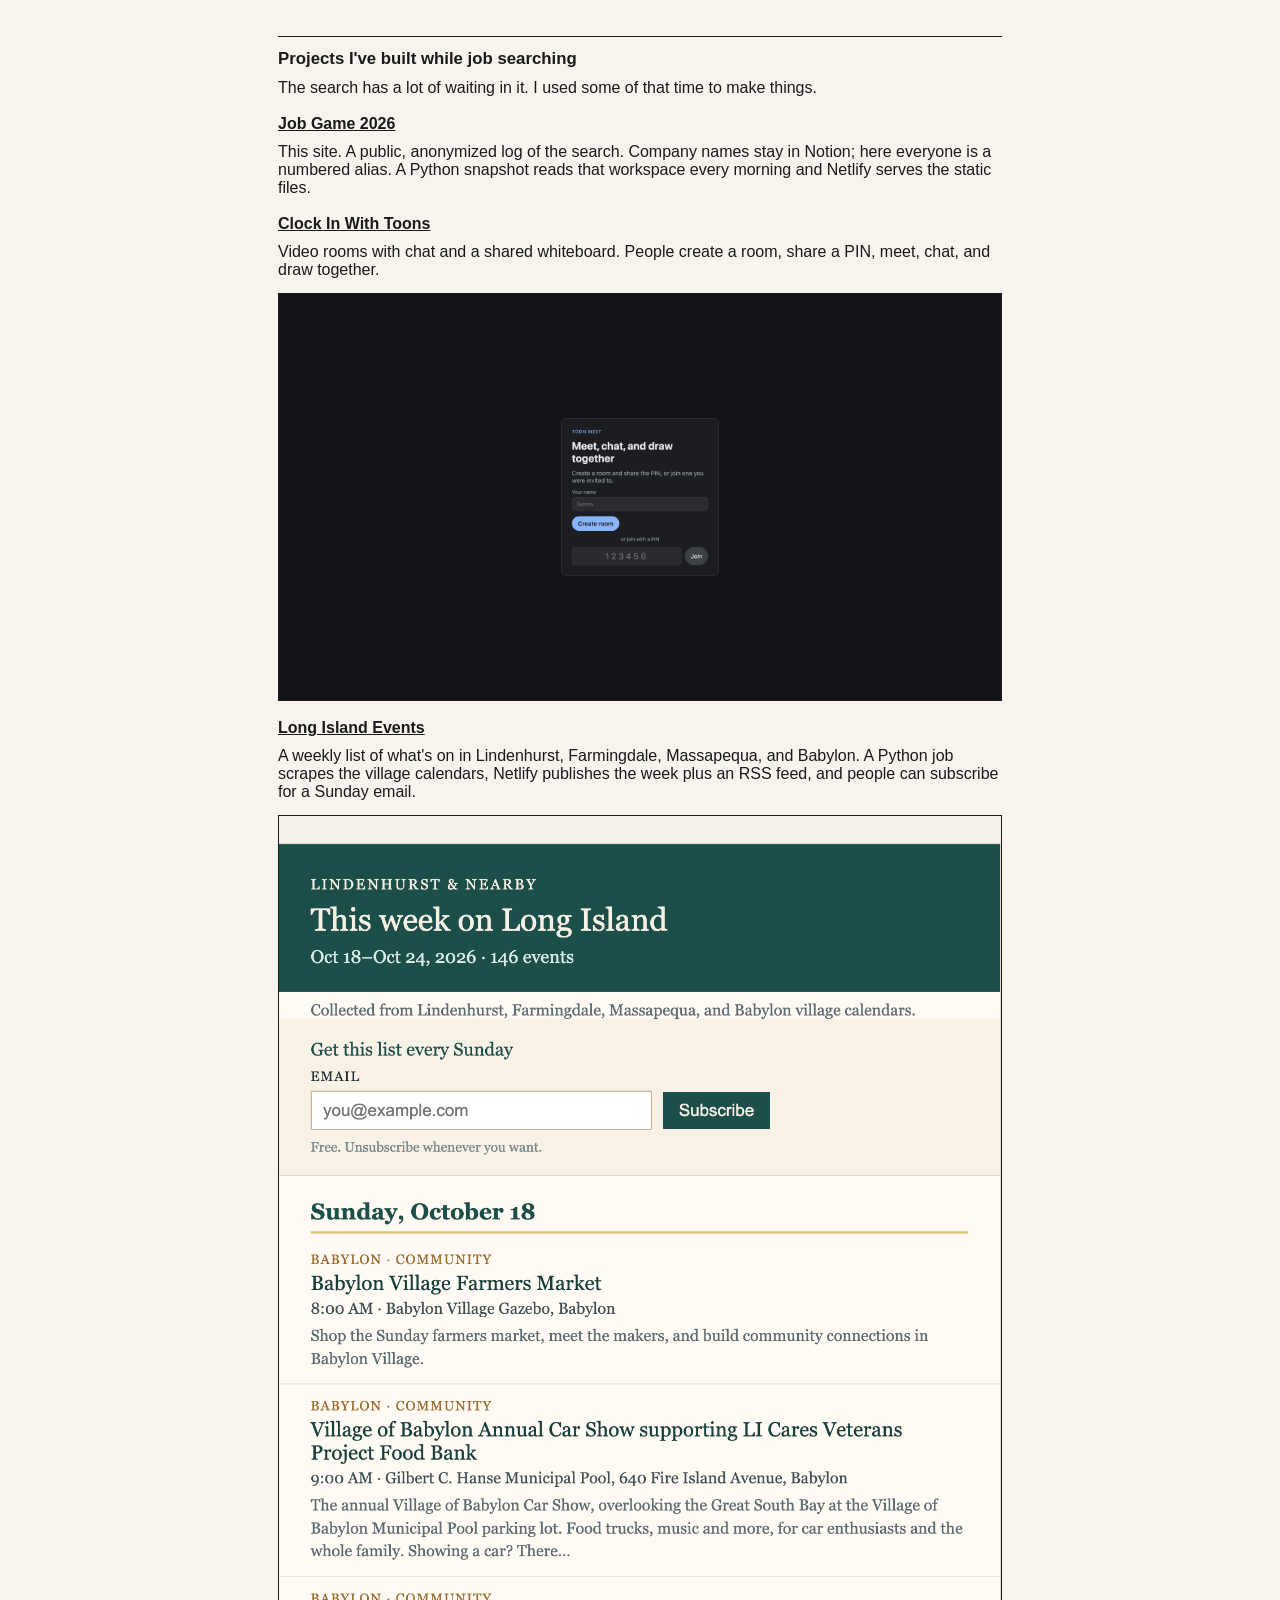
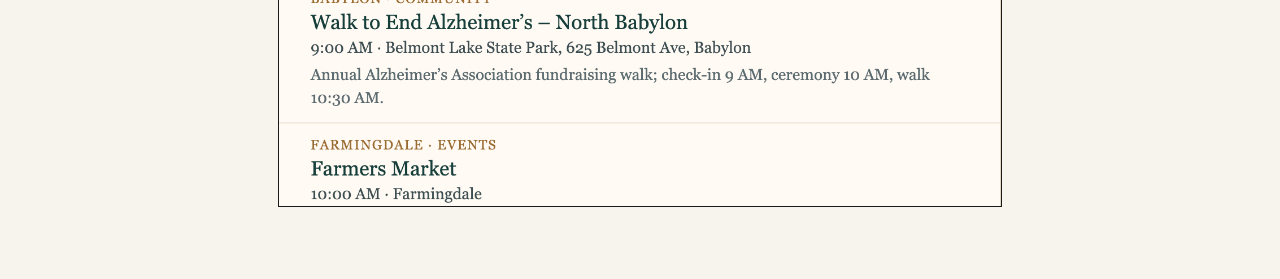
==== commit 6ff397d4: "Drop the behavioral prep site from /prep so the page only links system design and technical resource" ====
--- a/index.html
+++ b/index.html
@@ -187,8 +187,8 @@
             wording is cleaned, and duplicates are dropped.
           </li>
           <li>
-            Prep resources on <a href="/prep/">/prep</a>: behaviorals, system
-            design, and technical knowledge.
+            Prep resources on <a href="/prep/">/prep</a>: system design and
+            technical knowledge.
           </li>
         </ul>
       </section>
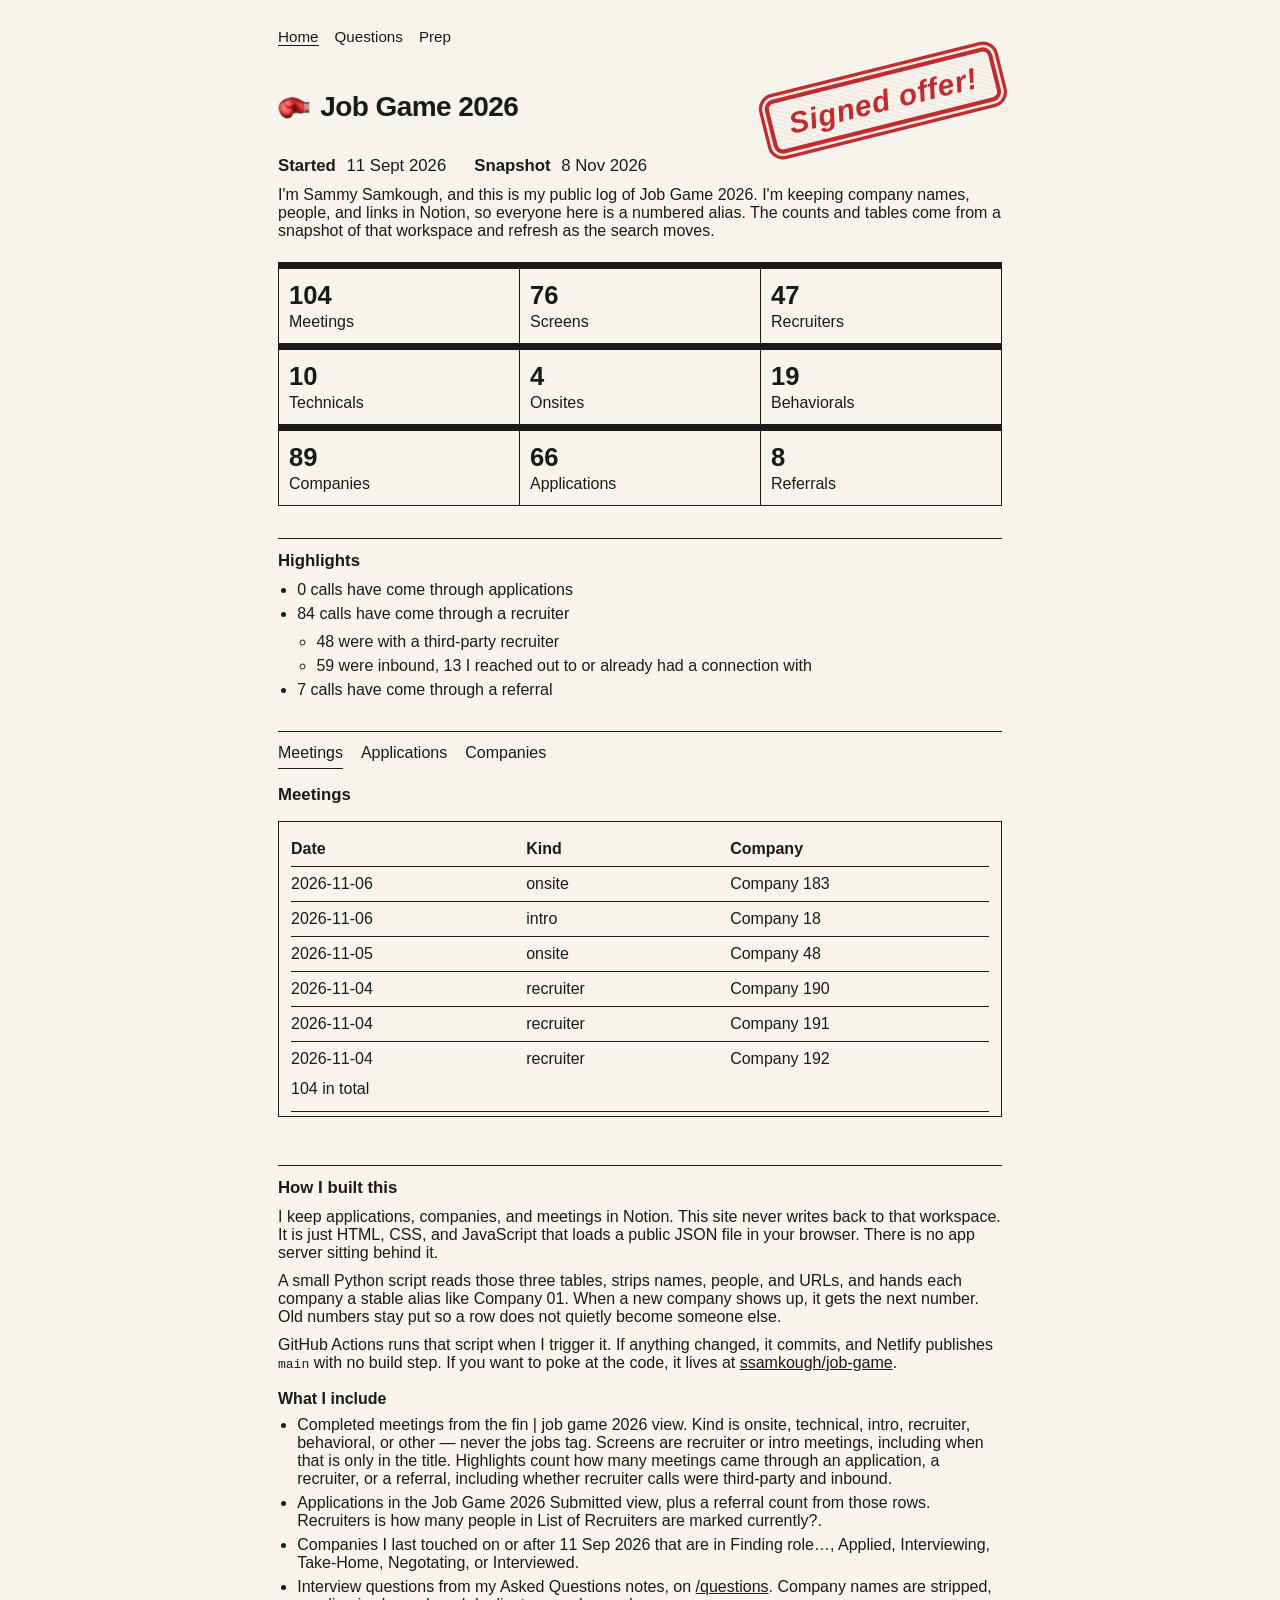
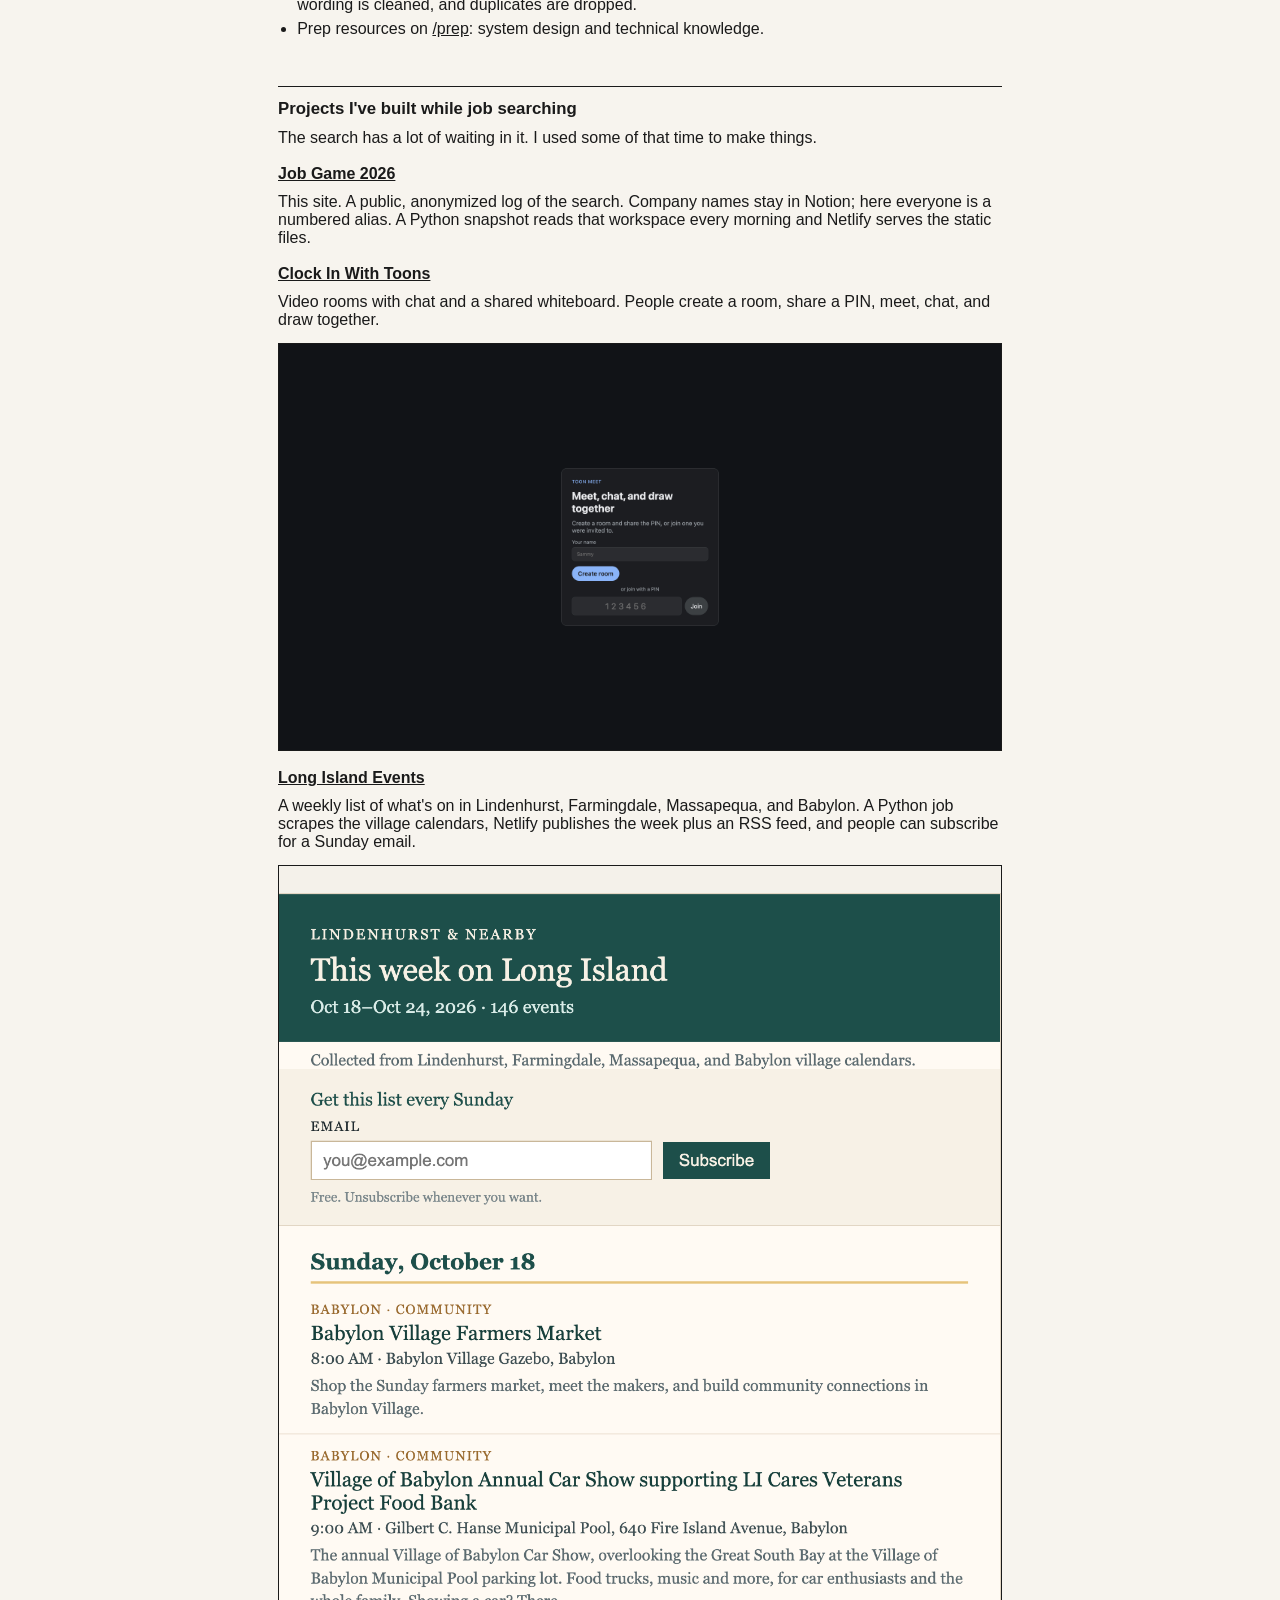
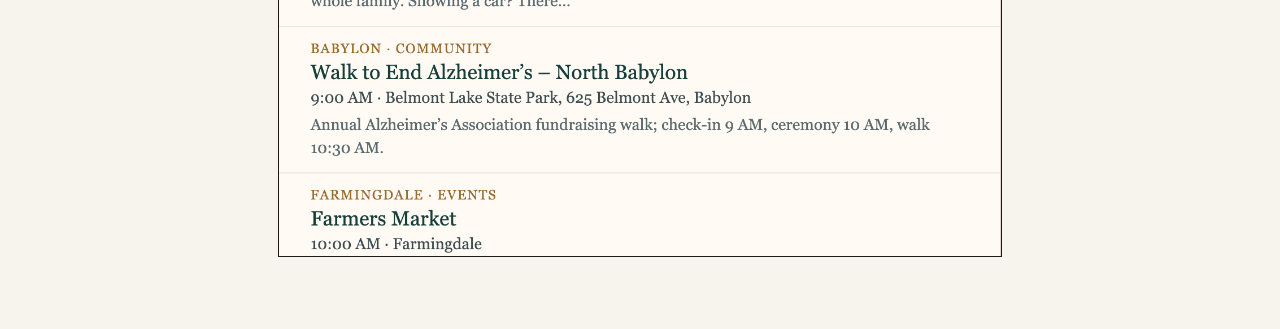
==== commit a91147c1: "Mark the search as signed and stop the daily snapshot cron so the homepage shows a Signed offer stam" ====
--- a/index.html
+++ b/index.html
@@ -16,10 +16,13 @@
         <a href="/questions/">Questions</a>
         <a href="/prep/">Prep</a>
       </p>
-      <h1>
-        <img src="./glove.png" alt="" width="40" height="40" />
-        Job Game 2026
-      </h1>
+      <div class="masthead">
+        <h1>
+          <img src="./glove.png" alt="" width="40" height="40" />
+          Job Game 2026
+        </h1>
+        <p class="stamp">Signed offer!</p>
+      </div>
       <p class="dates">
         <span><b>Started</b> <time id="started"></time></span>
         <span><b>Snapshot</b> <time id="snapshot"></time></span>
@@ -157,7 +160,7 @@
           so a row does not quietly become someone else.
         </p>
         <p>
-          GitHub Actions runs that script every day at 9am Eastern. If anything
+          GitHub Actions runs that script when I trigger it. If anything
           changed, it commits, and Netlify publishes <code>main</code> with no
           build step. If you want to poke at the code, it lives at
           <a href="https://github.com/ssamkough/job-game">ssamkough/job-game</a>.
--- a/styles.css
+++ b/styles.css
@@ -111,6 +111,18 @@
   border-bottom-color: #1a1a1a;
 }
 
+.masthead {
+  position: relative;
+  display: flex;
+  flex-wrap: wrap;
+  align-items: center;
+  justify-content: space-between;
+  gap: 12px 20px;
+  min-height: 3.4rem;
+  overflow: visible;
+  padding: 12px 10px 8px 0;
+}
+
 h1 {
   display: flex;
   align-items: center;
@@ -118,6 +130,54 @@
   font-size: 1.75rem;
   font-weight: 600;
   letter-spacing: -0.02em;
+}
+
+.stamp {
+  flex: 0 0 auto;
+  position: relative;
+  margin: 0;
+  padding: 0.32em 0.55em 0.28em;
+  border: 0.14em solid #c4161c;
+  border-radius: 0.32em;
+  color: #c4161c;
+  background: transparent;
+  box-shadow:
+    0 0 0 0.09em #f7f4ee,
+    0 0 0 0.2em #c4161c;
+  font-family: Impact, Haettenschweiler, "Arial Narrow Bold", "Arial Black",
+    sans-serif;
+  font-size: clamp(1.05rem, 4.6vw, 1.85rem);
+  font-weight: 800;
+  font-style: italic;
+  letter-spacing: 0.03em;
+  line-height: 1;
+  white-space: nowrap;
+  transform: rotate(-14deg);
+  transform-origin: center;
+  mix-blend-mode: multiply;
+  opacity: 0.9;
+  pointer-events: none;
+  user-select: none;
+}
+
+.stamp::after {
+  content: "";
+  position: absolute;
+  inset: -0.12em;
+  border-radius: inherit;
+  pointer-events: none;
+  background:
+    repeating-linear-gradient(
+      118deg,
+      transparent 0 1px,
+      rgb(247 244 238 / 0.28) 1px 2px
+    ),
+    repeating-linear-gradient(
+      28deg,
+      transparent 0 3px,
+      rgb(196 22 28 / 0.08) 3px 4px
+    );
+  mix-blend-mode: multiply;
 }
 
 h1 img {
@@ -420,6 +480,18 @@
   line-height: 1.45;
 }
 
+@media (min-width: 641px) {
+  .masthead {
+    min-height: 5.1rem;
+  }
+
+  .stamp {
+    position: absolute;
+    right: 0.15rem;
+    top: 0.55rem;
+  }
+}
+
 @media (max-width: 640px) {
   .counts {
     grid-template-columns: repeat(3, 1fr);
@@ -428,4 +500,15 @@
   .counts b {
     font-size: 1.25rem;
   }
-}
+
+  .masthead {
+    flex-direction: column;
+    align-items: flex-start;
+    justify-content: flex-start;
+  }
+
+  .stamp {
+    margin: 2px 0 6px 0.15rem;
+    transform: rotate(-11deg);
+  }
+}
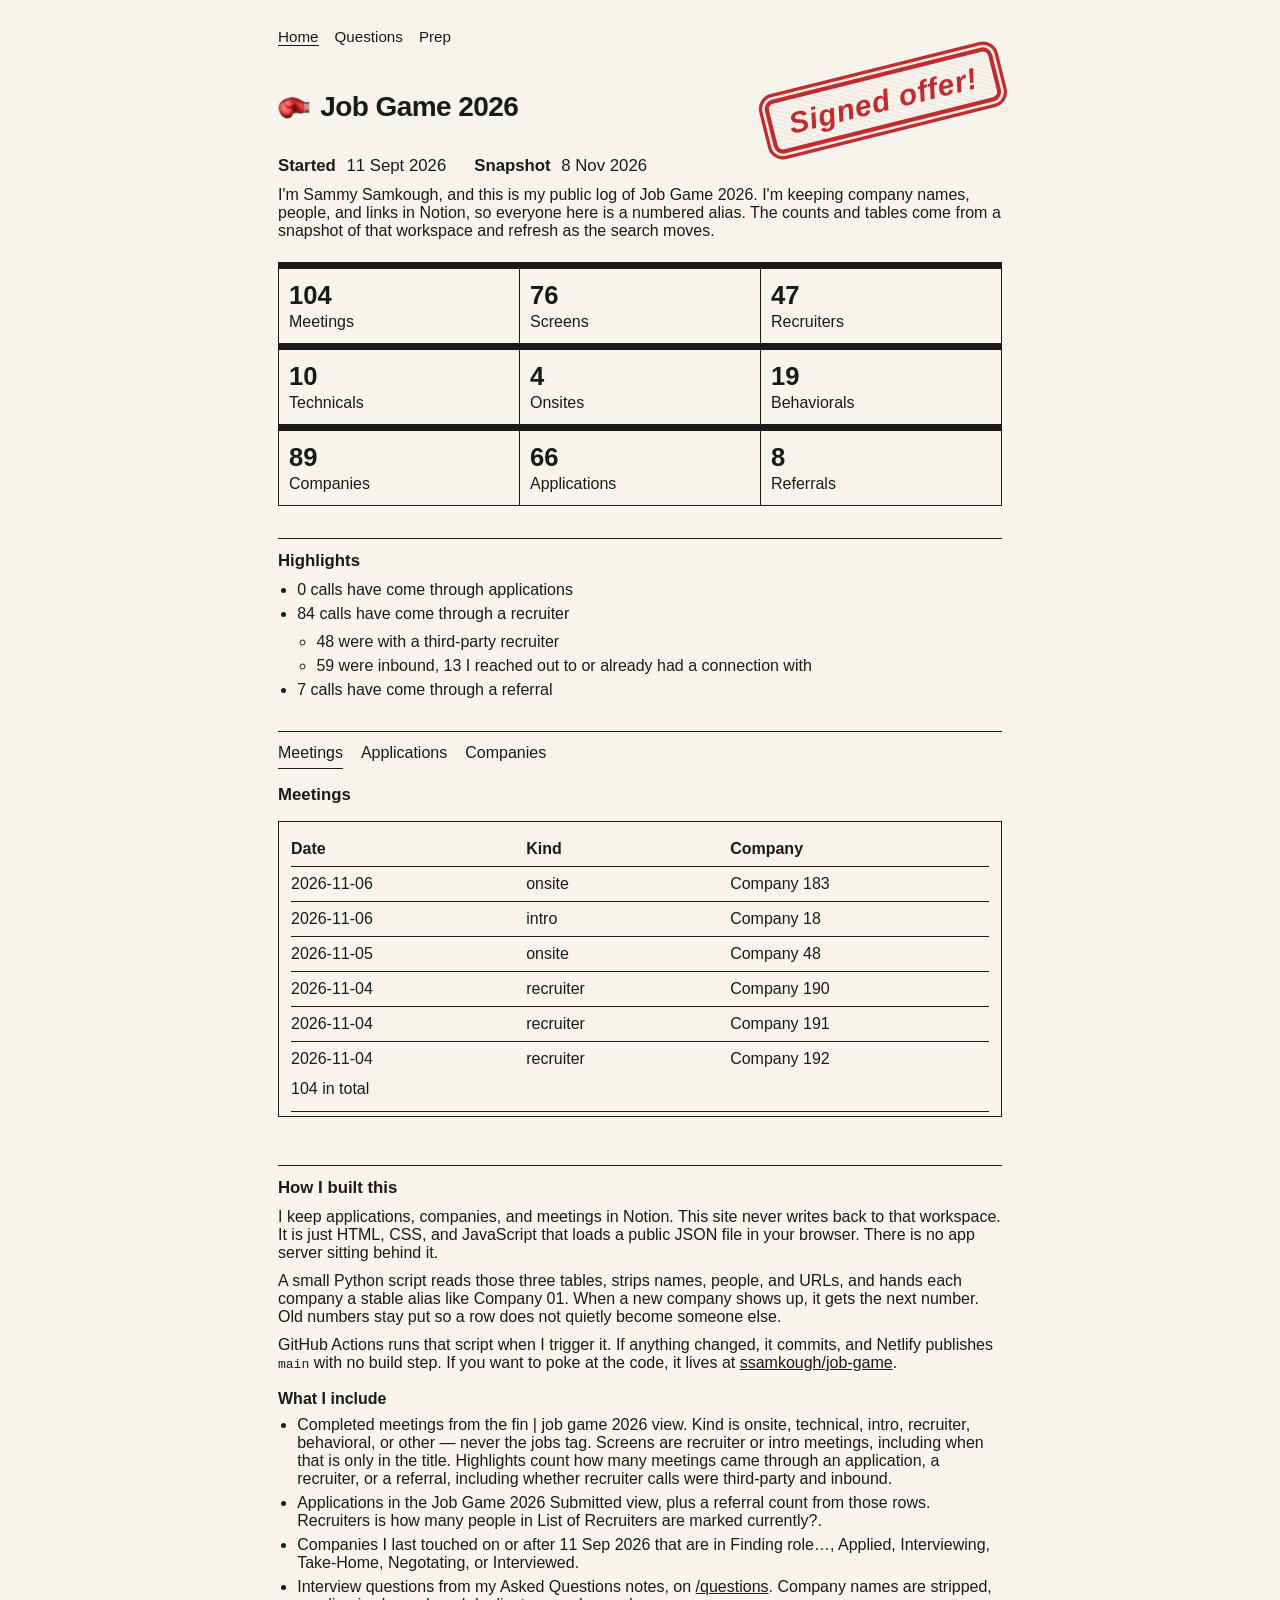
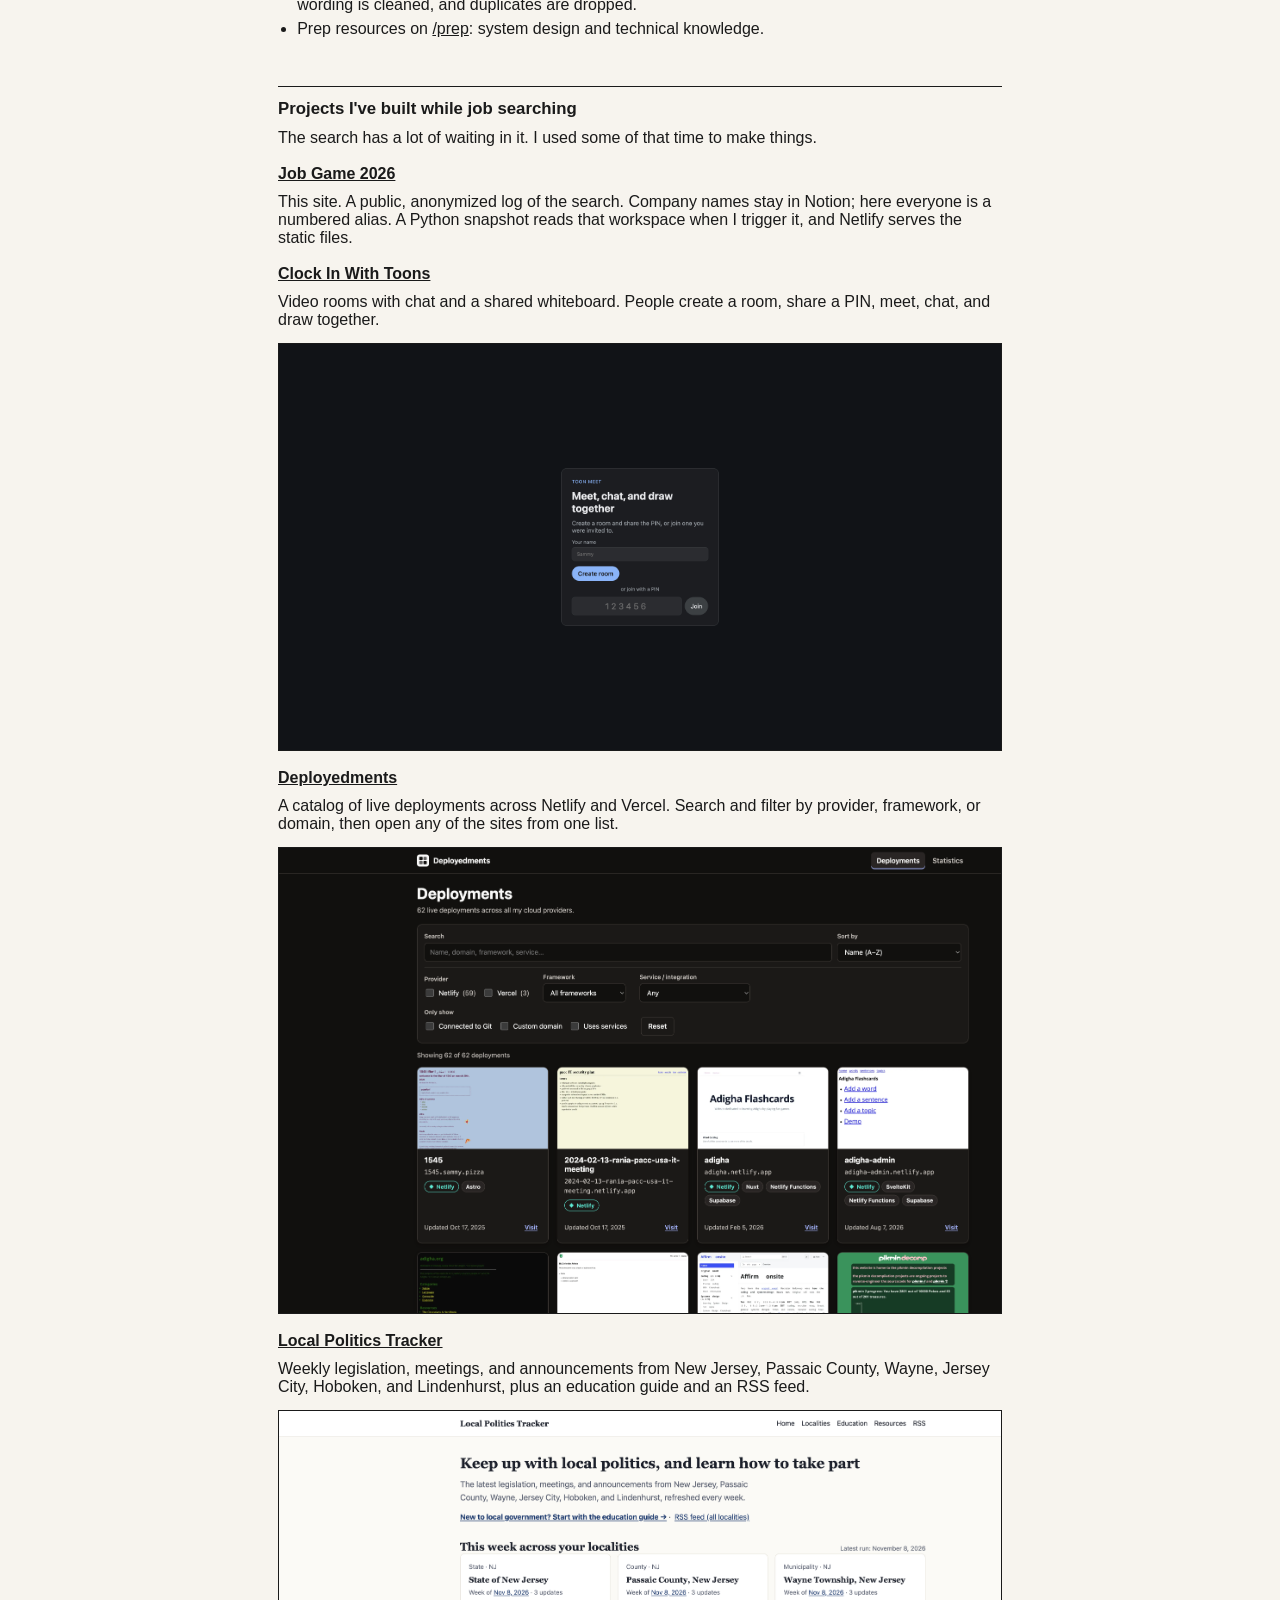
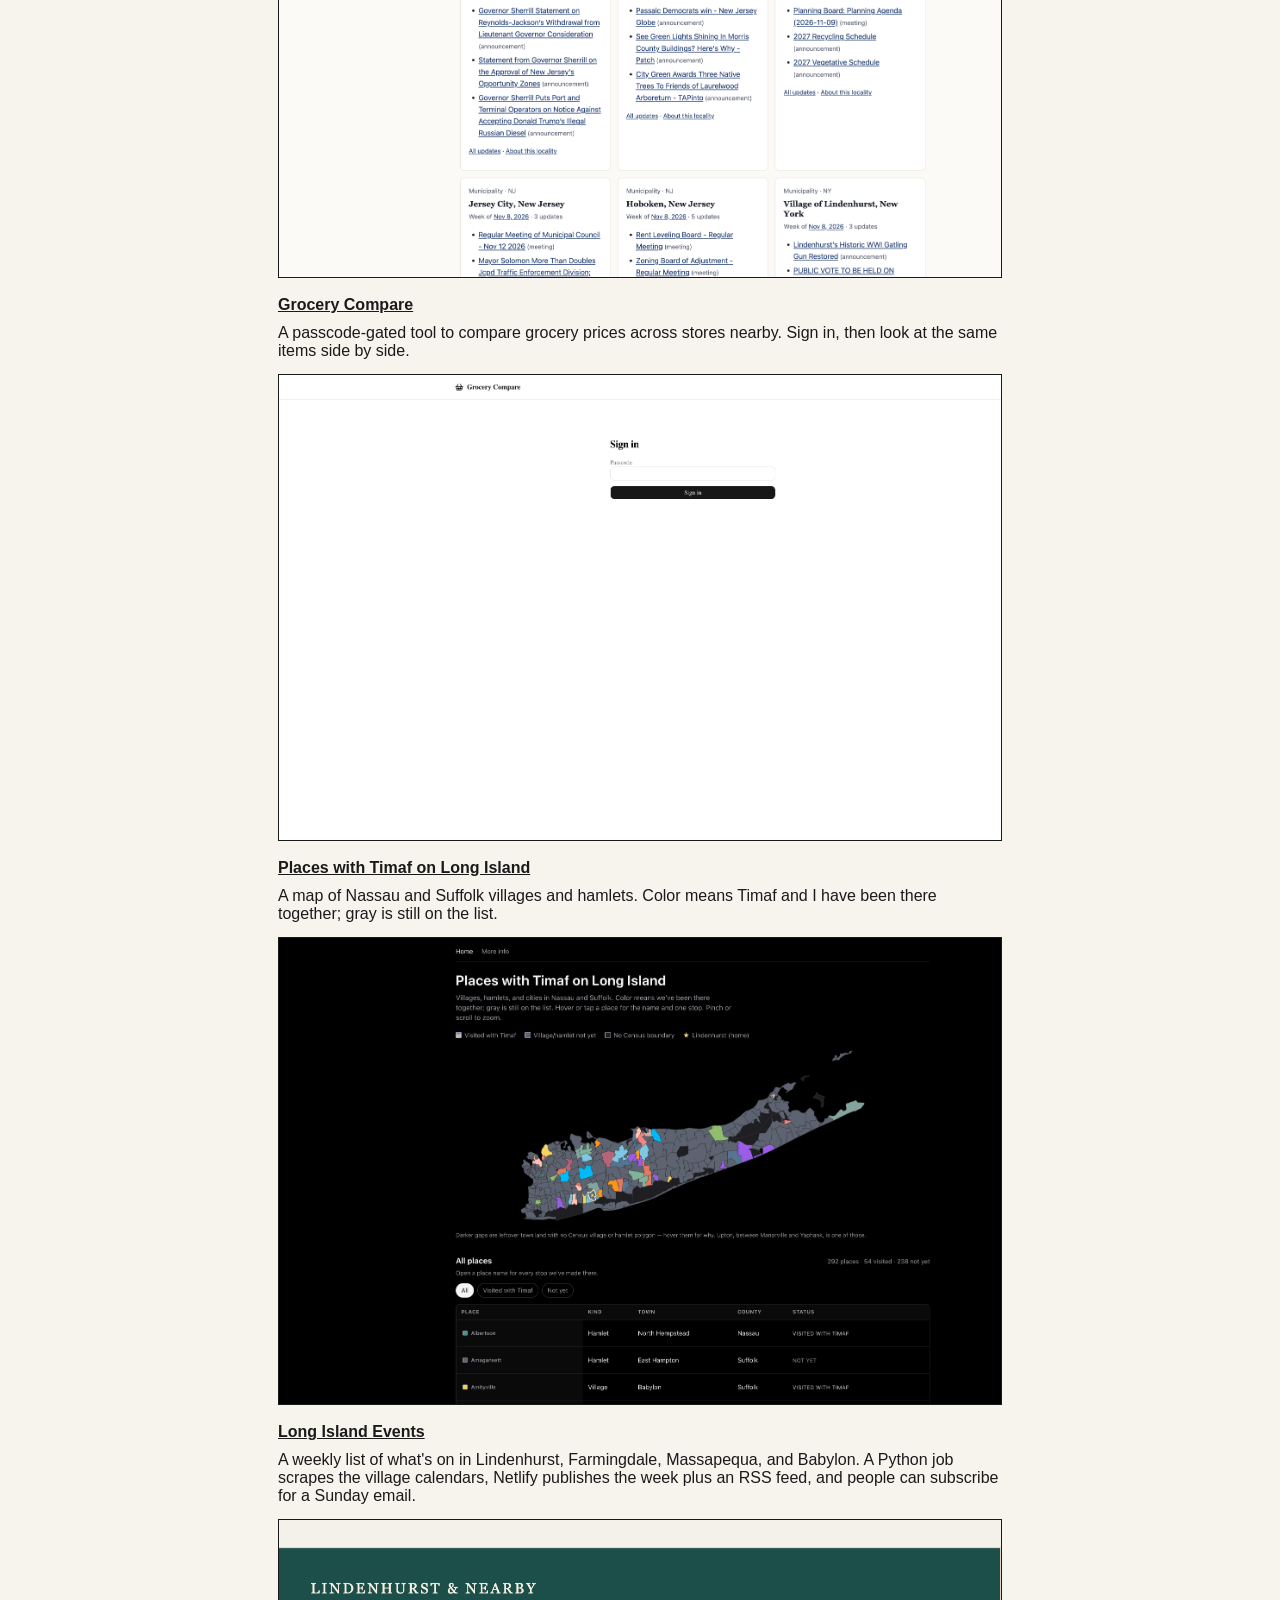
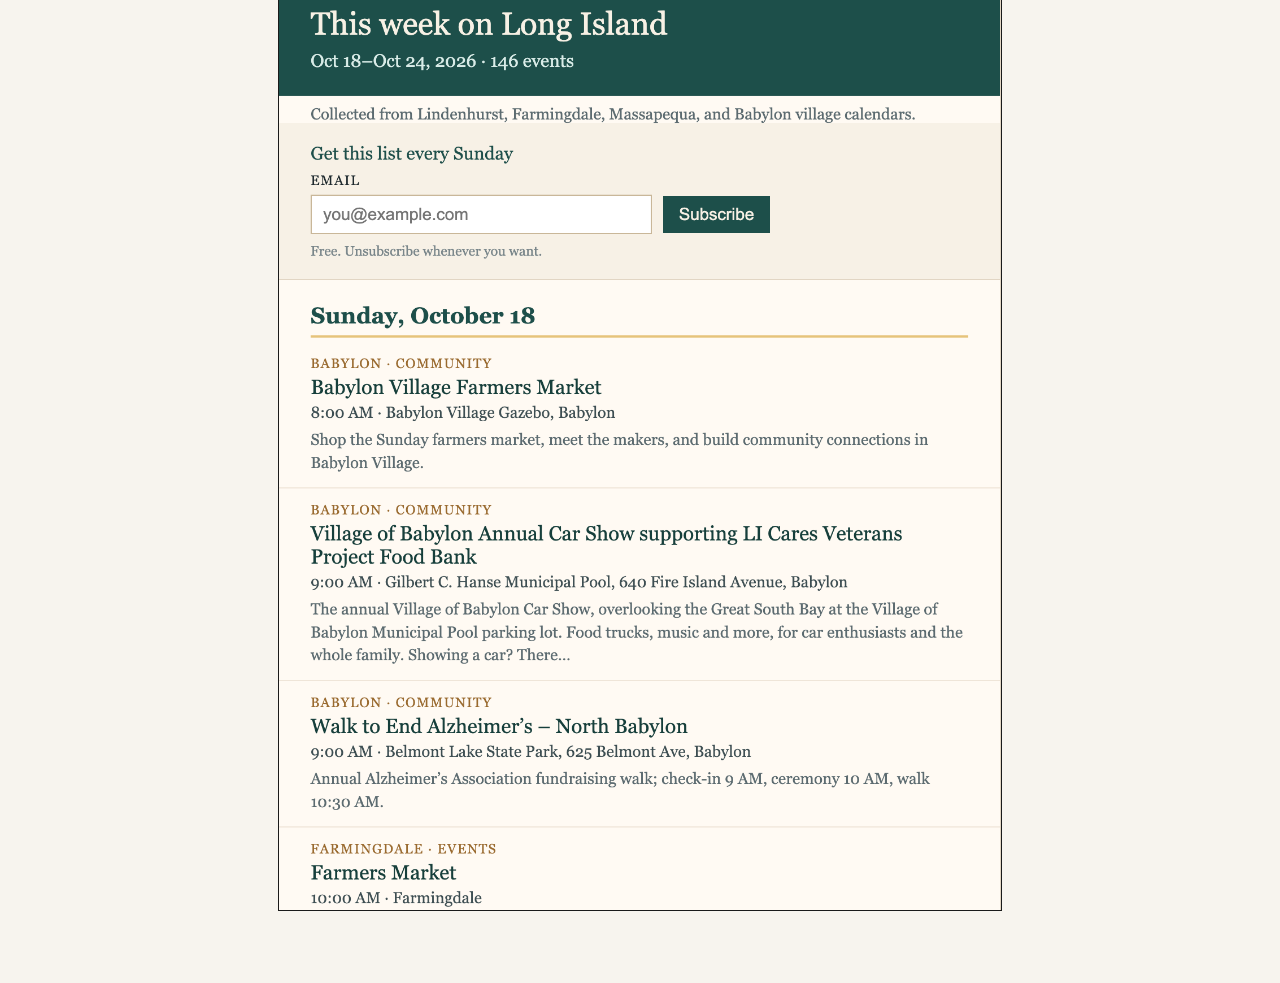
==== commit e4a874f4: "Add Deployedments, Local Politics, Grocery Compare, and the Timaf Long Island map to the projects li" ====
--- a/index.html
+++ b/index.html
@@ -208,7 +208,7 @@
         <p>
           This site. A public, anonymized log of the search. Company names stay
           in Notion; here everyone is a numbered alias. A Python snapshot reads
-          that workspace every morning and Netlify serves the static files.
+          that workspace when I trigger it, and Netlify serves the static files.
         </p>
         <h3>
           <a href="https://clockin.sammy.pizza/">Clock In With Toons</a>
@@ -223,6 +223,68 @@
             alt=""
             width="760"
             height="428"
+          />
+        </a>
+        <h3>
+          <a href="https://deployedments.netlify.app/">Deployedments</a>
+        </h3>
+        <p>
+          A catalog of live deployments across Netlify and Vercel. Search and
+          filter by provider, framework, or domain, then open any of the sites
+          from one list.
+        </p>
+        <a class="shot" href="https://deployedments.netlify.app/" tabindex="-1" aria-hidden="true">
+          <img
+            src="./deployedments.png"
+            alt=""
+            width="760"
+            height="490"
+          />
+        </a>
+        <h3>
+          <a href="https://lp.sammy.pizza/">Local Politics Tracker</a>
+        </h3>
+        <p>
+          Weekly legislation, meetings, and announcements from New Jersey,
+          Passaic County, Wayne, Jersey City, Hoboken, and Lindenhurst, plus an
+          education guide and an RSS feed.
+        </p>
+        <a class="shot" href="https://lp.sammy.pizza/" tabindex="-1" aria-hidden="true">
+          <img
+            src="./lp.png"
+            alt=""
+            width="760"
+            height="490"
+          />
+        </a>
+        <h3>
+          <a href="https://groc.sammy.pizza/login">Grocery Compare</a>
+        </h3>
+        <p>
+          A passcode-gated tool to compare grocery prices across stores nearby.
+          Sign in, then look at the same items side by side.
+        </p>
+        <a class="shot" href="https://groc.sammy.pizza/login" tabindex="-1" aria-hidden="true">
+          <img
+            src="./groc.png"
+            alt=""
+            width="760"
+            height="490"
+          />
+        </a>
+        <h3>
+          <a href="https://li.timaf.love/">Places with Timaf on Long Island</a>
+        </h3>
+        <p>
+          A map of Nassau and Suffolk villages and hamlets. Color means Timaf
+          and I have been there together; gray is still on the list.
+        </p>
+        <a class="shot" href="https://li.timaf.love/" tabindex="-1" aria-hidden="true">
+          <img
+            src="./timaf-li.png"
+            alt=""
+            width="760"
+            height="490"
           />
         </a>
         <h3>
